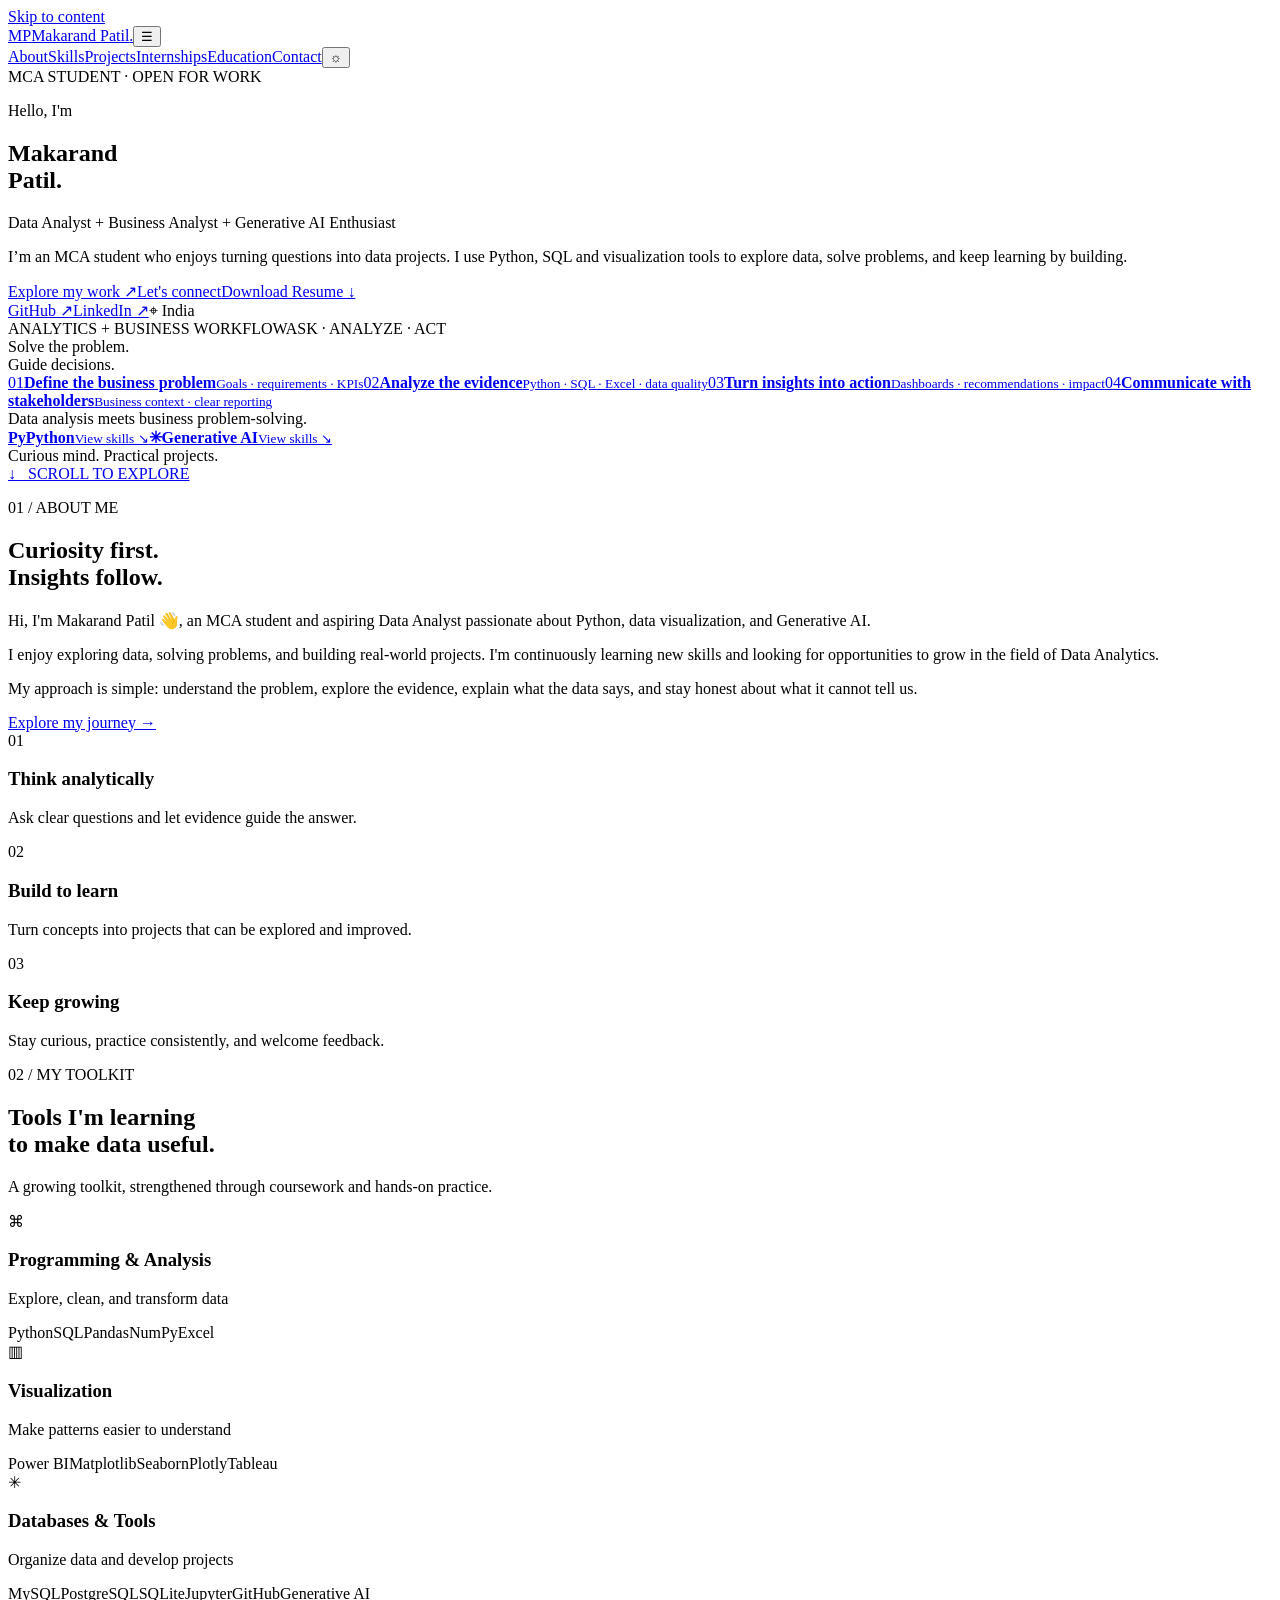
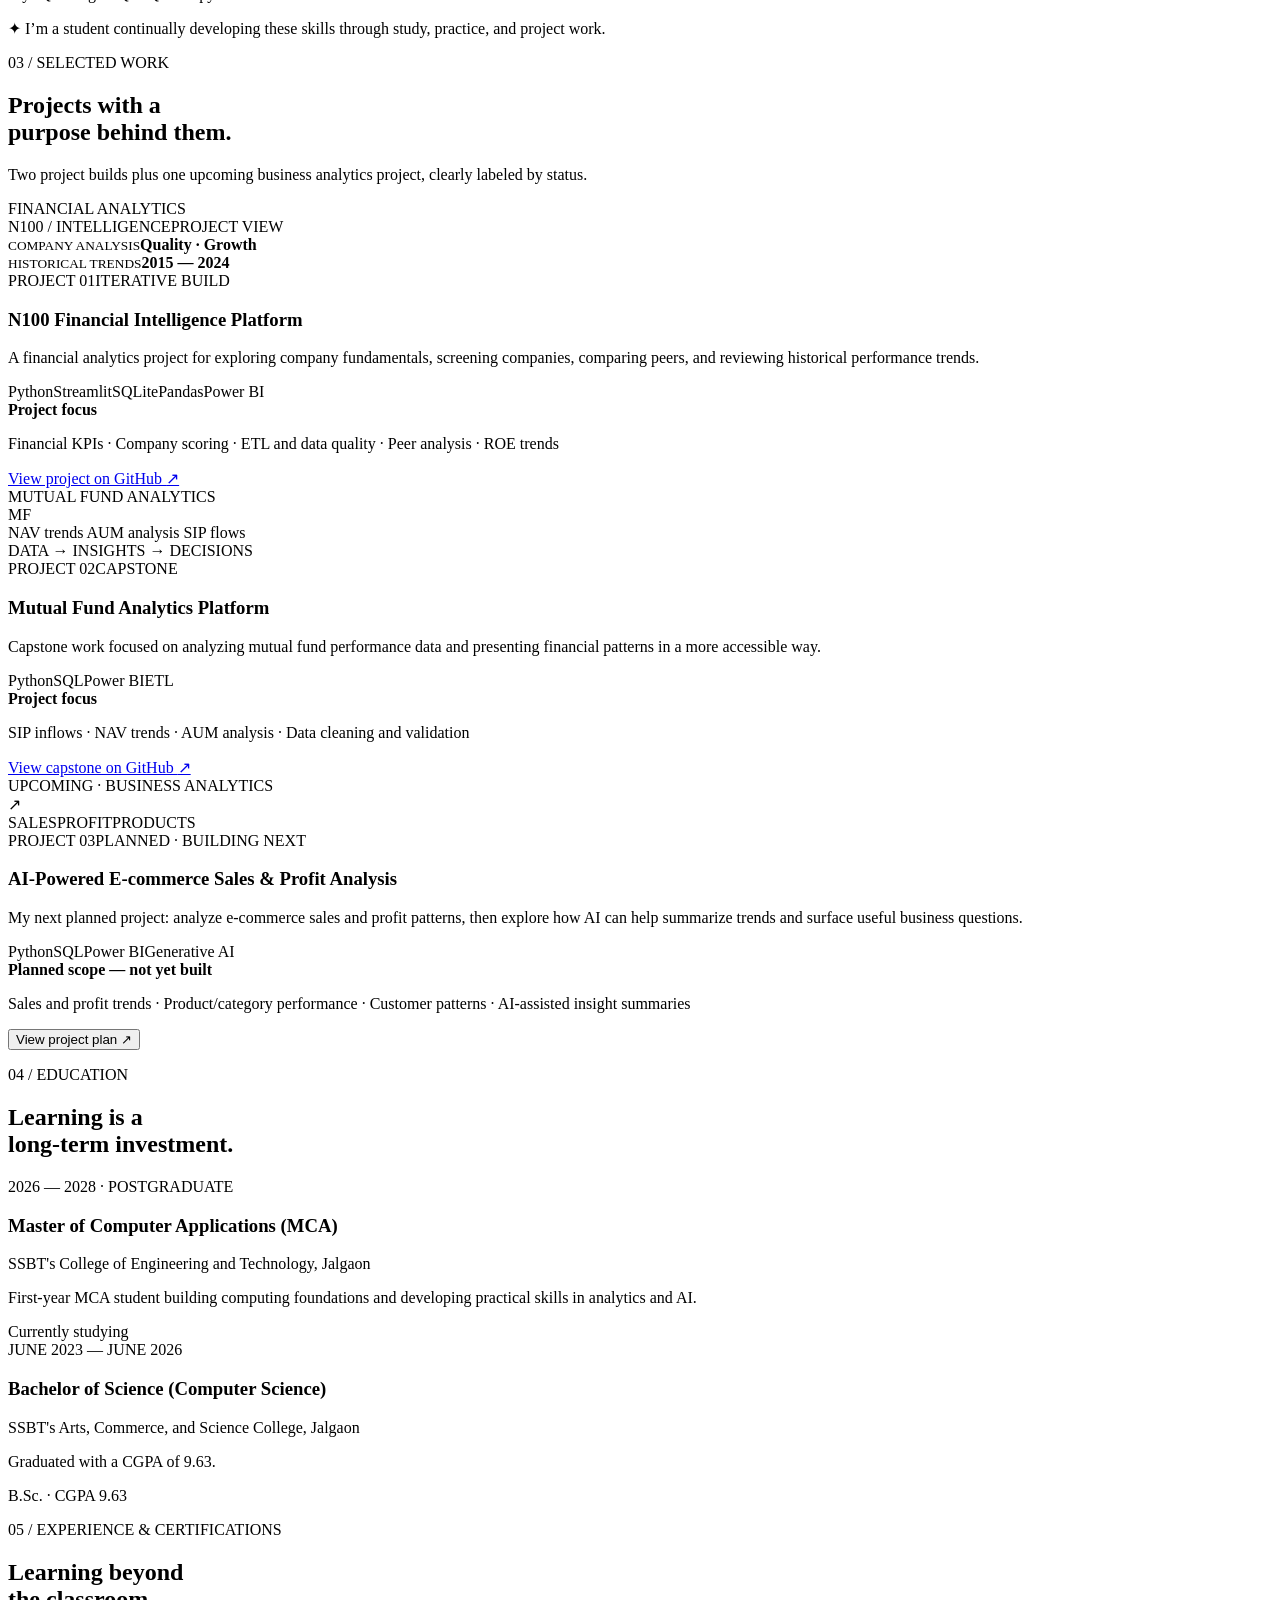
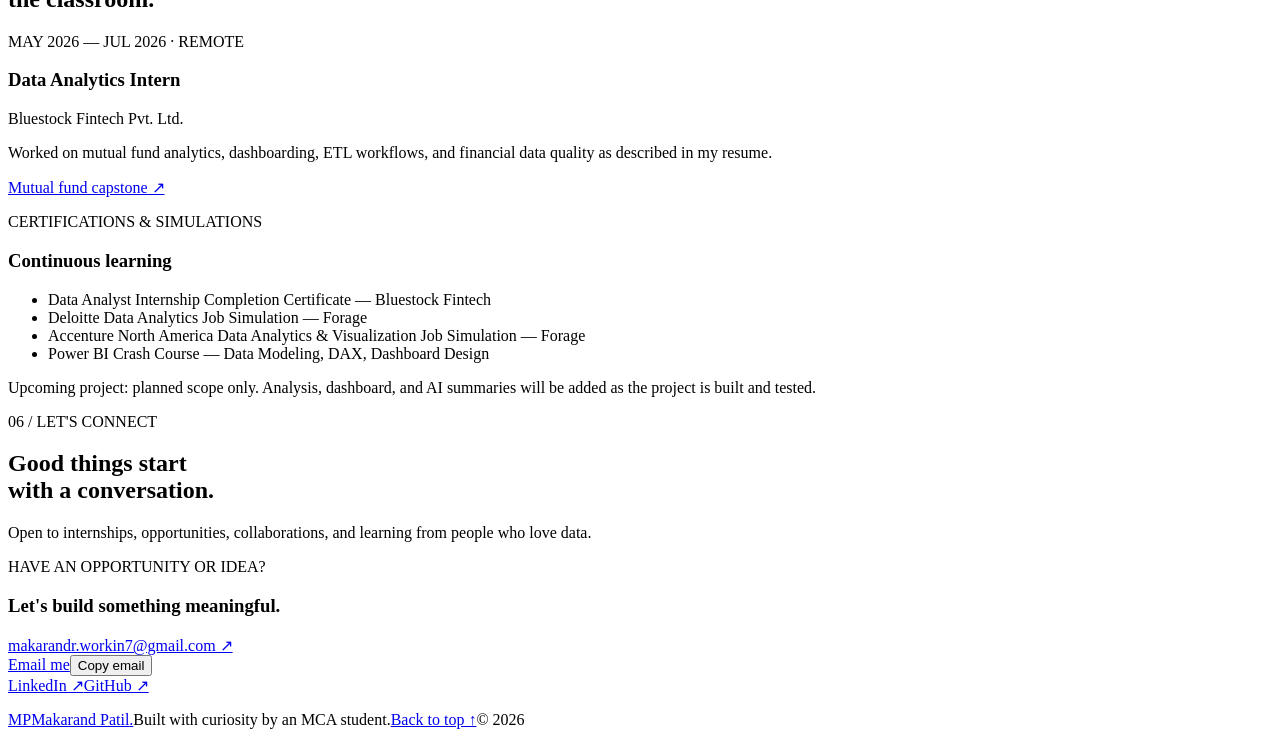
==== index.html @ 098940a3 "Add portfolio homepage" ====
<!doctype html>
<html lang="en"><head><meta charset="utf-8"><meta name="viewport" content="width=device-width,initial-scale=1"><meta name="description" content="Makarand Patil — MCA student, aspiring Data Analyst and Generative AI enthusiast."><title>Makarand Patil | Data Analytics Portfolio</title><link rel="stylesheet" href="/styles.css"></head>
<body><div class="cursor-follower" aria-hidden="true"></div><a class="skip-link" href="#main">Skip to content</a><header class="site-header"><a class="brand" href="#home"><span class="brand-mark">MP</span><span>Makarand Patil<span class="brand-dot">.</span></span></a><button class="mobile-menu" id="menuToggle" aria-label="Toggle navigation" aria-expanded="false">☰</button><nav class="nav-links" id="navLinks"><a href="#about">About</a><a href="#skills">Skills</a><a href="#projects">Projects</a><a href="#experience">Internships</a><a href="#education">Education</a><a href="#contact">Contact</a><button id="themeToggle" class="theme-toggle" aria-label="Switch color theme">☼</button></nav></header>
<main id="main"><section class="hero section-wrap" id="home"><div class="hero-copy reveal"><div class="eyebrow"><span class="status-dot"></span> MCA STUDENT · OPEN FOR WORK</div><p class="hero-intro">Hello, I'm</p><h1>Makarand<br><span class="gradient-text">Patil.</span></h1><div class="role-line">Data Analyst <span class="gradient-text">+</span> Business Analyst <span class="gradient-text">+</span> Generative AI Enthusiast</div><p class="hero-description">I’m an MCA student who enjoys turning questions into data projects. I use Python, SQL and visualization tools to explore data, solve problems, and keep learning by building.</p><div class="hero-actions"><a class="button button-primary" href="#projects">Explore my work ↗</a><a class="button button-secondary" href="#contact">Let's connect</a><a class="button button-secondary" href="#" id="resumeDownload" download="Makarand_Patil_Resume.html">Download Resume ↓</a></div><div class="social-row"><a href="https://github.com/Makarandp-ML" target="_blank" rel="noreferrer">GitHub ↗</a><a href="https://www.linkedin.com/in/makarandrpatil/" target="_blank" rel="noreferrer">LinkedIn ↗</a><span>⌖ India</span></div></div><div class="hero-art reveal"><div class="data-card interactive-card"><div class="card-topline"><span class="tiny-label">ANALYTICS + BUSINESS WORKFLOW</span><span class="live-pill">ASK · ANALYZE · ACT</span></div><div class="chart-title">Solve the problem.<br><span class="gradient-text">Guide decisions.</span></div><div class="workflow-list"><a href="#about"><span>01</span><b>Define the business problem</b><small>Goals · requirements · KPIs</small></a><a href="#skills"><span>02</span><b>Analyze the evidence</b><small>Python · SQL · Excel · data quality</small></a><a href="#projects"><span>03</span><b>Turn insights into action</b><small>Dashboards · recommendations · impact</small></a><a href="#experience"><span>04</span><b>Communicate with stakeholders</b><small>Business context · clear reporting</small></a></div><div class="workflow-footer"><span class="status-dot"></span> Data analysis meets business problem-solving.</div></div><a class="float-chip chip-python" href="#skills" aria-label="Explore Python and analysis skills"><b>Py</b><span><strong>Python</strong><small>View skills ↘</small></span></a><a class="float-chip chip-ai" href="#skills" aria-label="Explore Generative AI skills"><b>✳</b><span><strong>Generative AI</strong><small>View skills ↘</small></span></a><div class="hero-caption">Curious mind. Practical projects.</div></div><a class="scroll-cue" href="#about">↓ &nbsp; SCROLL TO EXPLORE</a></section>
<section class="section-wrap section-block" id="about"><div class="section-heading reveal"><p class="eyebrow">01 / ABOUT ME</p><h2>Curiosity first.<br><span class="muted-heading">Insights follow.</span></h2></div><div class="about-grid"><div class="about-copy reveal"><p class="lead-copy">Hi, I'm Makarand Patil 👋, an MCA student and aspiring Data Analyst passionate about Python, data visualization, and Generative AI.</p><p>I enjoy exploring data, solving problems, and building real-world projects. I'm continuously learning new skills and looking for opportunities to grow in the field of Data Analytics.</p><p>My approach is simple: understand the problem, explore the evidence, explain what the data says, and stay honest about what it cannot tell us.</p><a class="text-link" href="#education">Explore my journey →</a></div><div class="principles reveal"><article class="principle-card"><span>01</span><div><h3>Think analytically</h3><p>Ask clear questions and let evidence guide the answer.</p></div></article><article class="principle-card"><span>02</span><div><h3>Build to learn</h3><p>Turn concepts into projects that can be explored and improved.</p></div></article><article class="principle-card"><span>03</span><div><h3>Keep growing</h3><p>Stay curious, practice consistently, and welcome feedback.</p></div></article></div></div></section>
<section class="skills-section" id="skills"><div class="section-wrap section-block"><div class="section-heading reveal"><p class="eyebrow">02 / MY TOOLKIT</p><h2>Tools I'm learning<br><span class="muted-heading">to make data useful.</span></h2><p class="section-subtitle">A growing toolkit, strengthened through coursework and hands-on practice.</p></div><div class="skill-groups"><article class="skill-group reveal"><div class="skill-group-head"><span class="skill-icon">⌘</span><div><h3>Programming & Analysis</h3><p>Explore, clean, and transform data</p></div></div><div class="skill-tags"><span>Python</span><span>SQL</span><span>Pandas</span><span>NumPy</span><span>Excel</span></div></article><article class="skill-group reveal"><div class="skill-group-head"><span class="skill-icon violet-bg">▥</span><div><h3>Visualization</h3><p>Make patterns easier to understand</p></div></div><div class="skill-tags"><span>Power BI</span><span>Matplotlib</span><span>Seaborn</span><span>Plotly</span><span>Tableau</span></div></article><article class="skill-group reveal"><div class="skill-group-head"><span class="skill-icon mint-bg">✳</span><div><h3>Databases & Tools</h3><p>Organize data and develop projects</p></div></div><div class="skill-tags"><span>MySQL</span><span>PostgreSQL</span><span>SQLite</span><span>Jupyter</span><span>GitHub</span><span>Generative AI</span></div></article></div><p class="honesty-note">✦ I’m a student continually developing these skills through study, practice, and project work.</p></div></section>
<section class="section-wrap section-block" id="projects"><div class="section-heading reveal"><p class="eyebrow">03 / SELECTED WORK</p><h2>Projects with a<br><span class="muted-heading">purpose behind them.</span></h2><p class="section-subtitle">Two project builds plus one upcoming business analytics project, clearly labeled by status.</p></div><div class="project-grid">
<article class="project-card project-featured reveal"><div class="project-visual finance-visual"><div class="visual-label">FINANCIAL ANALYTICS</div><div class="finance-screen"><div class="screen-top"><span>N100 / INTELLIGENCE</span><span>PROJECT VIEW</span></div><div class="finance-metrics"><div><small>COMPANY ANALYSIS</small><strong>Quality · Growth</strong></div><div><small>HISTORICAL TRENDS</small><strong>2015 — 2024</strong></div></div><div class="finance-bars"><i style="height:24%"></i><i style="height:42%"></i><i style="height:35%"></i><i style="height:62%"></i><i style="height:52%"></i><i style="height:74%"></i><i style="height:61%"></i><i style="height:89%"></i><i style="height:72%"></i><i style="height:100%"></i></div></div></div><div class="project-content"><div class="project-meta"><span>PROJECT 01</span><span class="project-status">ITERATIVE BUILD</span></div><h3>N100 Financial Intelligence Platform</h3><p>A financial analytics project for exploring company fundamentals, screening companies, comparing peers, and reviewing historical performance trends.</p><div class="project-tags"><span>Python</span><span>Streamlit</span><span>SQLite</span><span>Pandas</span><span>Power BI</span></div><div class="project-learnings"><strong>Project focus</strong><p>Financial KPIs · Company scoring · ETL and data quality · Peer analysis · ROE trends</p></div><a class="project-detail-btn" href="https://github.com/Makarandp-ML/N100-Financial-Intelligence-Platform" target="_blank" rel="noreferrer">View project on GitHub <span>↗</span></a></div></article>
<article class="project-card reveal"><div class="project-visual mutual-visual"><div class="visual-label">MUTUAL FUND ANALYTICS</div><div class="mutual-chart"><div class="donut"><span>MF</span></div><div class="mutual-legend"><span><i></i> NAV trends</span><span><i></i> AUM analysis</span><span><i></i> SIP flows</span></div></div><div class="visual-footer">DATA → INSIGHTS → DECISIONS</div></div><div class="project-content"><div class="project-meta"><span>PROJECT 02</span><span class="project-status">CAPSTONE</span></div><h3>Mutual Fund Analytics Platform</h3><p>Capstone work focused on analyzing mutual fund performance data and presenting financial patterns in a more accessible way.</p><div class="project-tags"><span>Python</span><span>SQL</span><span>Power BI</span><span>ETL</span></div><div class="project-learnings"><strong>Project focus</strong><p>SIP inflows · NAV trends · AUM analysis · Data cleaning and validation</p></div><a class="project-detail-btn" href="https://github.com/Makarandp-ML/Bluestock_MF_Capstone" target="_blank" rel="noreferrer">View capstone on GitHub <span>↗</span></a></div></article><article class="project-card upcoming-card reveal" data-stage="planned"><div class="project-visual ecommerce-visual"><div class="visual-label">UPCOMING · BUSINESS ANALYTICS</div><div class="ecommerce-art"><span class="shop-icon">↗</span><div class="ecommerce-bars"><i></i><i></i><i></i><i></i><i></i><i></i><i></i></div><div class="ecommerce-tags"><span>SALES</span><span>PROFIT</span><span>PRODUCTS</span></div></div></div><div class="project-content"><div class="project-meta"><span>PROJECT 03</span><span class="project-status status-planned">PLANNED · BUILDING NEXT</span></div><h3>AI-Powered E-commerce Sales & Profit Analysis</h3><p>My next planned project: analyze e-commerce sales and profit patterns, then explore how AI can help summarize trends and surface useful business questions.</p><div class="project-tags"><span>Python</span><span>SQL</span><span>Power BI</span><span>Generative AI</span></div><div class="project-learnings"><strong>Planned scope — not yet built</strong><p>Sales and profit trends · Product/category performance · Customer patterns · AI-assisted insight summaries</p></div><button class="project-detail-btn" data-project="ecommerce">View project plan <span>↗</span></button></div></article></div></section>
<section class="education-section" id="education"><div class="section-wrap section-block"><div class="section-heading reveal"><p class="eyebrow">04 / EDUCATION</p><h2>Learning is a<br><span class="muted-heading">long-term investment.</span></h2></div><div class="education-timeline"><article class="education-item reveal"><span class="timeline-dot"></span><div class="education-date">2026 — 2028 · POSTGRADUATE</div><h3>Master of Computer Applications (MCA)</h3><p class="education-school">SSBT's College of Engineering and Technology, Jalgaon</p><p>First-year MCA student building computing foundations and developing practical skills in analytics and AI.</p><span class="education-chip">Currently studying</span></article><article class="education-item reveal"><span class="timeline-dot"></span><div class="education-date">JUNE 2023 — JUNE 2026</div><h3>Bachelor of Science (Computer Science)</h3><p class="education-school">SSBT's Arts, Commerce, and Science College, Jalgaon</p><p>Graduated with a CGPA of 9.63.</p><span class="education-chip">B.Sc. · CGPA 9.63</span></article></div></div></section>
<section class="section-wrap section-block" id="experience"><div class="section-heading reveal"><p class="eyebrow">05 / EXPERIENCE & CERTIFICATIONS</p><h2>Learning beyond<br><span class="muted-heading">the classroom.</span></h2></div><div class="experience-grid"><article class="experience-card reveal"><p class="eyebrow">MAY 2026 — JUL 2026 · REMOTE</p><h3>Data Analytics Intern</h3><p class="education-school">Bluestock Fintech Pvt. Ltd.</p><p>Worked on mutual fund analytics, dashboarding, ETL workflows, and financial data quality as described in my resume.</p><a class="text-link" href="https://github.com/Makarandp-ML/Bluestock_MF_Capstone" target="_blank" rel="noreferrer">Mutual fund capstone ↗</a></article><article class="experience-card reveal"><p class="eyebrow">CERTIFICATIONS & SIMULATIONS</p><h3>Continuous learning</h3><ul><li>Data Analyst Internship Completion Certificate — Bluestock Fintech</li><li>Deloitte Data Analytics Job Simulation — Forage</li><li>Accenture North America Data Analytics & Visualization Job Simulation — Forage</li><li>Power BI Crash Course — Data Modeling, DAX, Dashboard Design</li></ul></article></div><div class="third-project-note">Upcoming project: planned scope only. Analysis, dashboard, and AI summaries will be added as the project is built and tested.</div></section>
<section class="contact-section" id="contact"><div class="section-wrap contact-inner"><div class="section-heading reveal"><p class="eyebrow">06 / LET'S CONNECT</p><h2>Good things start<br><span class="muted-heading">with a conversation.</span></h2><p class="section-subtitle">Open to internships, opportunities, collaborations, and learning from people who love data.</p></div><div class="contact-card reveal"><span class="contact-kicker">HAVE AN OPPORTUNITY OR IDEA?</span><h3>Let's build something meaningful.</h3><a class="email-link" href="https://mail.google.com/mail/?view=cm&fs=1&to=makarandr.workin7%40gmail.com&su=Portfolio%20Inquiry%20-%20Makarand%20Patil&body=Hello%20Makarand%2C%0A%0AI%20visited%20your%20portfolio%20and%20would%20like%20to%20connect.%0A%0ARegards%2C%0A" target="_blank" rel="noopener noreferrer">makarandr.workin7@gmail.com ↗</a><div class="contact-actions"><a class="button button-primary" href="https://mail.google.com/mail/?view=cm&fs=1&to=makarandr.workin7%40gmail.com&su=Portfolio%20Inquiry%20-%20Makarand%20Patil&body=Hello%20Makarand%2C%0A%0AI%20would%20like%20to%20connect%20about%20an%20opportunity.%0A%0ARegards%2C%0A" target="_blank" rel="noopener noreferrer">Email me</a><button class="button button-secondary" id="copyEmail">Copy email</button></div><div class="contact-socials"><a href="https://www.linkedin.com/in/makarandrpatil/" target="_blank" rel="noreferrer">LinkedIn ↗</a><a href="https://github.com/Makarandp-ML" target="_blank" rel="noreferrer">GitHub ↗</a></div><p class="copy-feedback" id="copyFeedback" aria-live="polite"></p></div></div></section></main>
<footer class="site-footer"><a class="brand" href="#home"><span class="brand-mark">MP</span><span>Makarand Patil<span class="brand-dot">.</span></span></a><span>Built with curiosity by an MCA student.</span><a href="#home">Back to top ↑</a><span>© 2026</span></footer><script src="/app.js"></script></body></html>
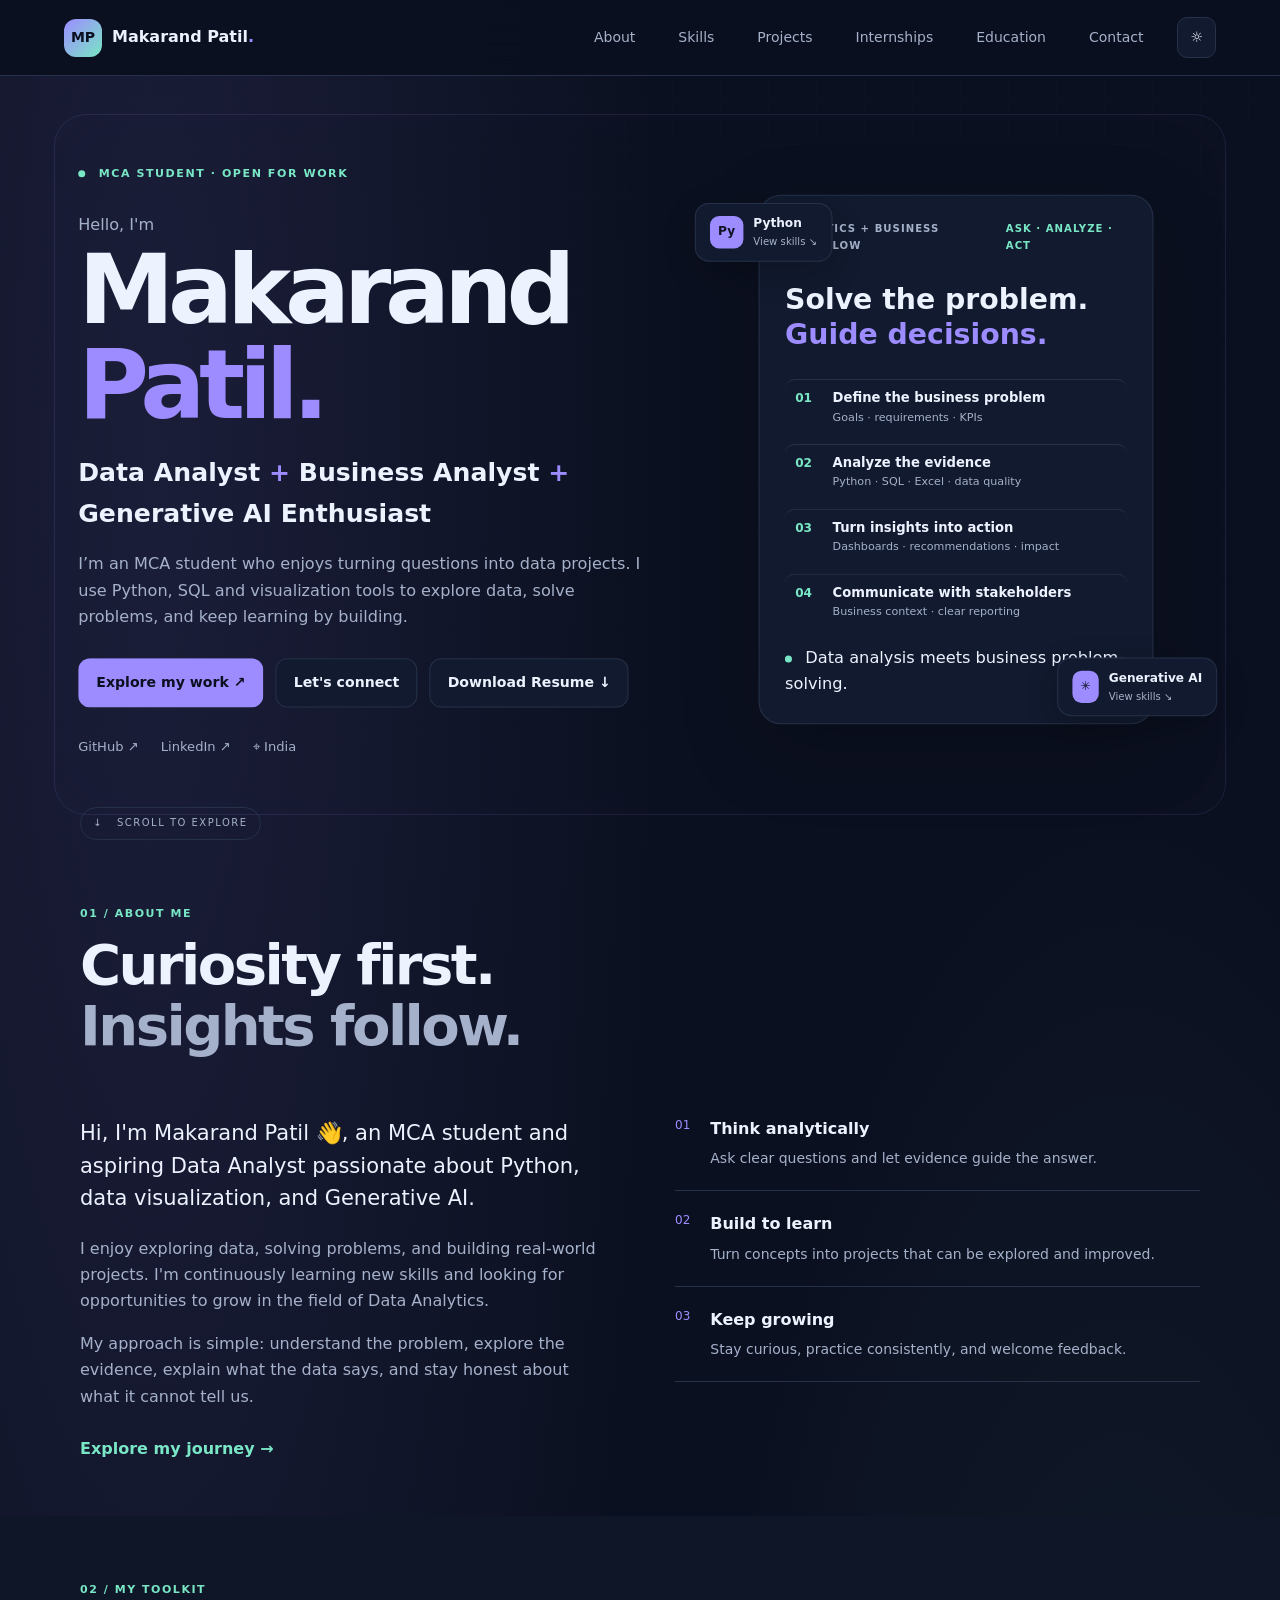
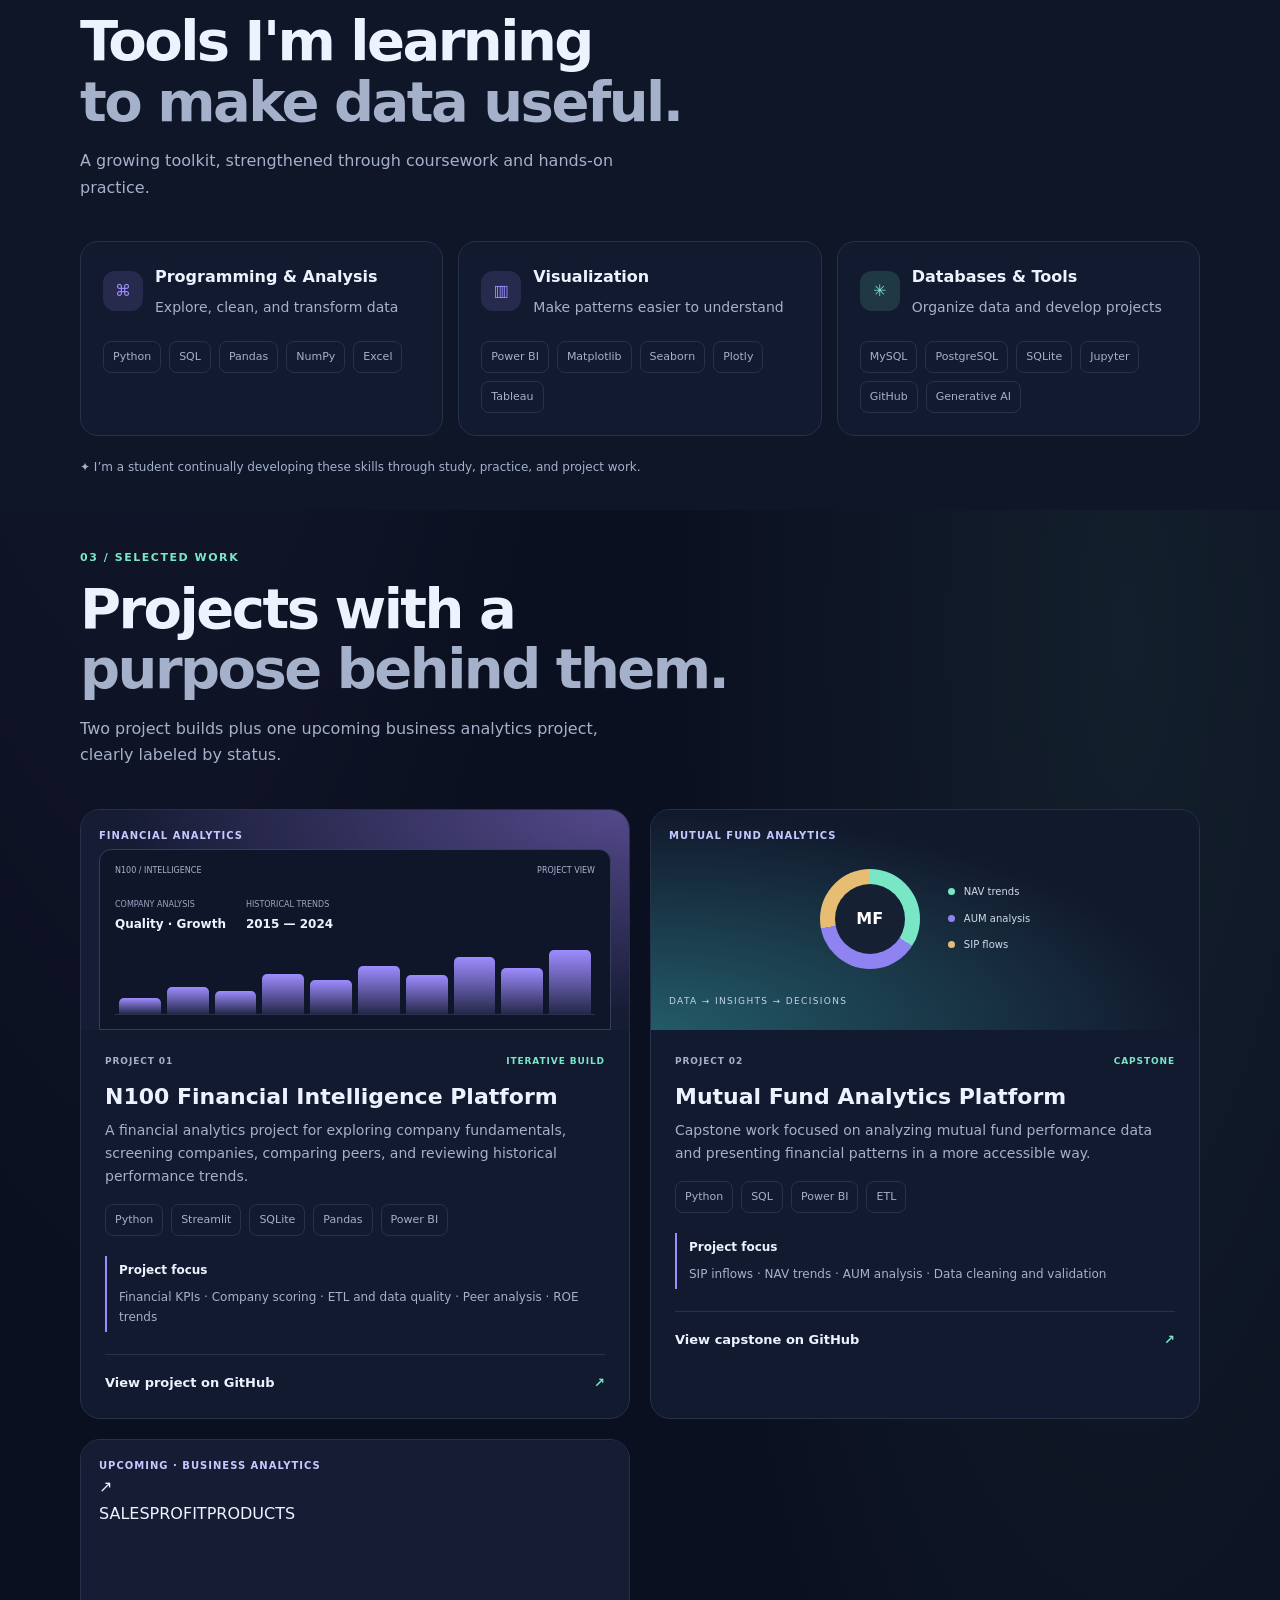
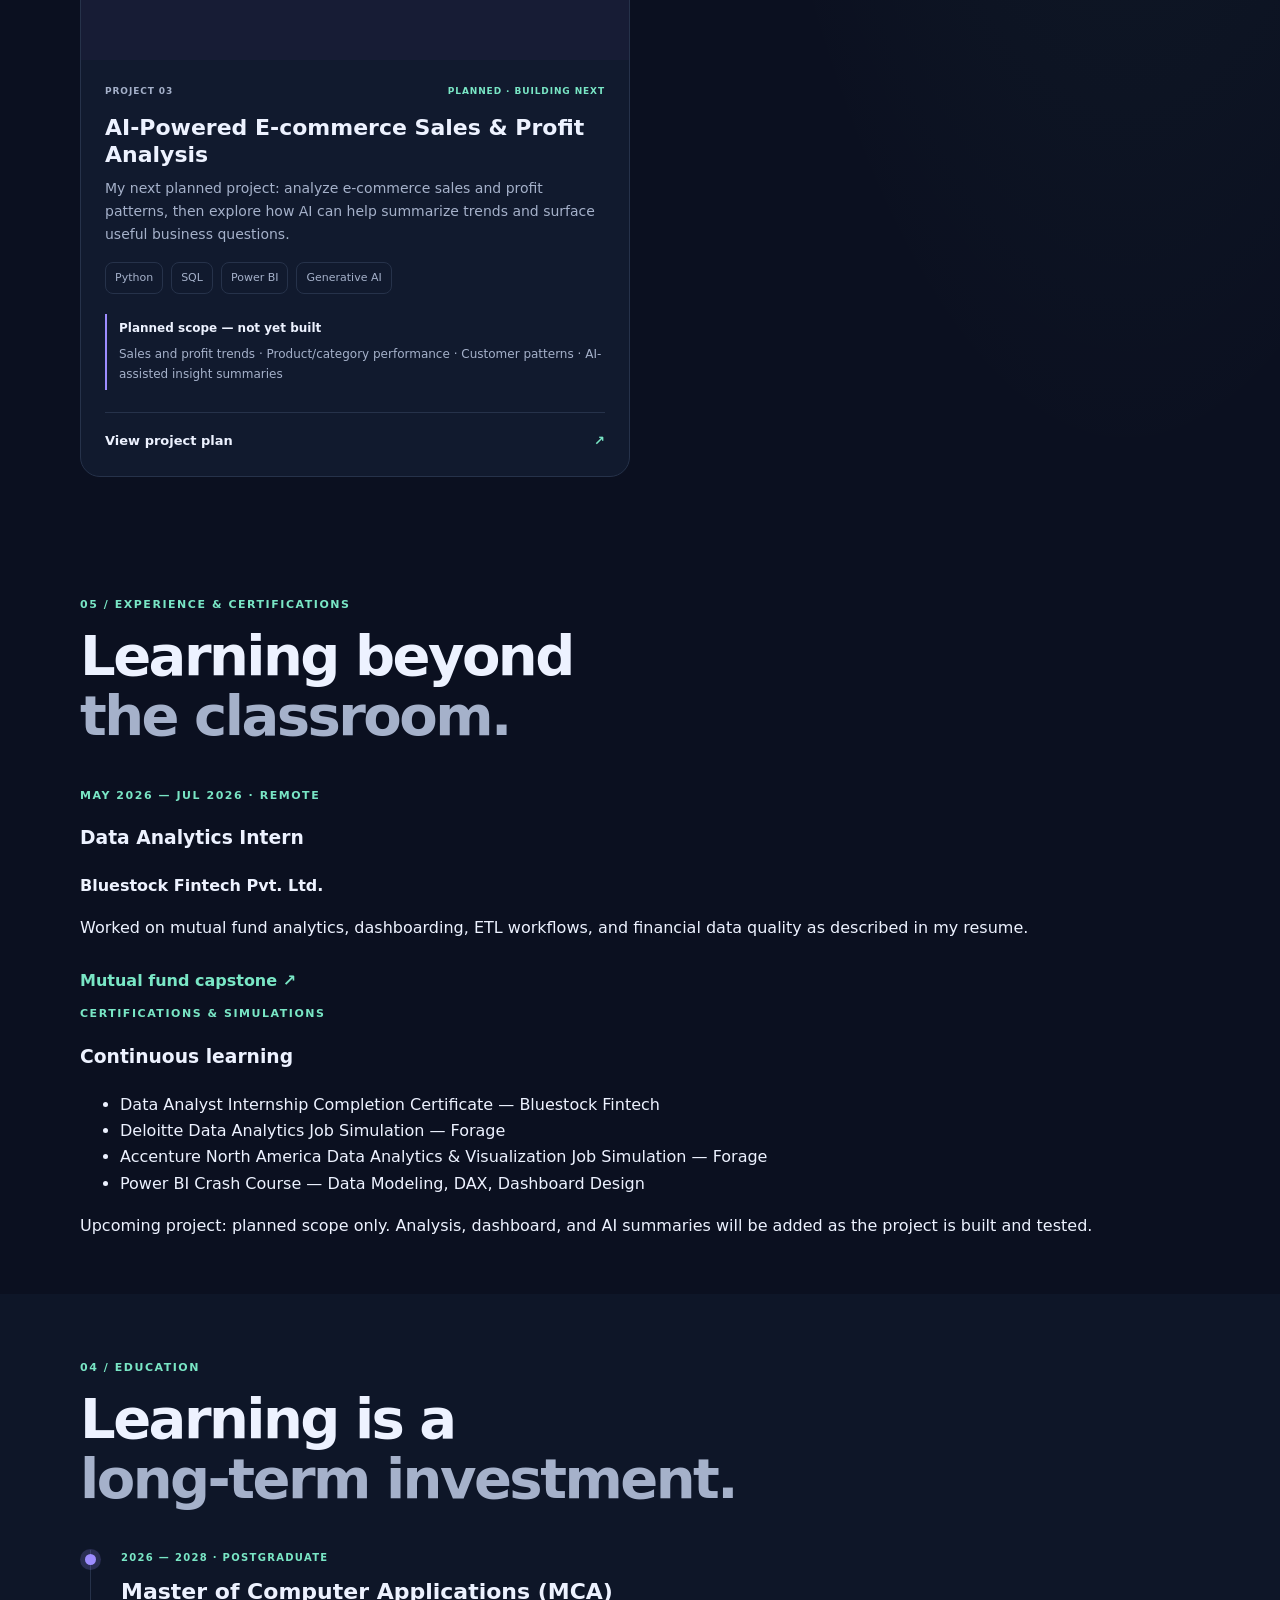
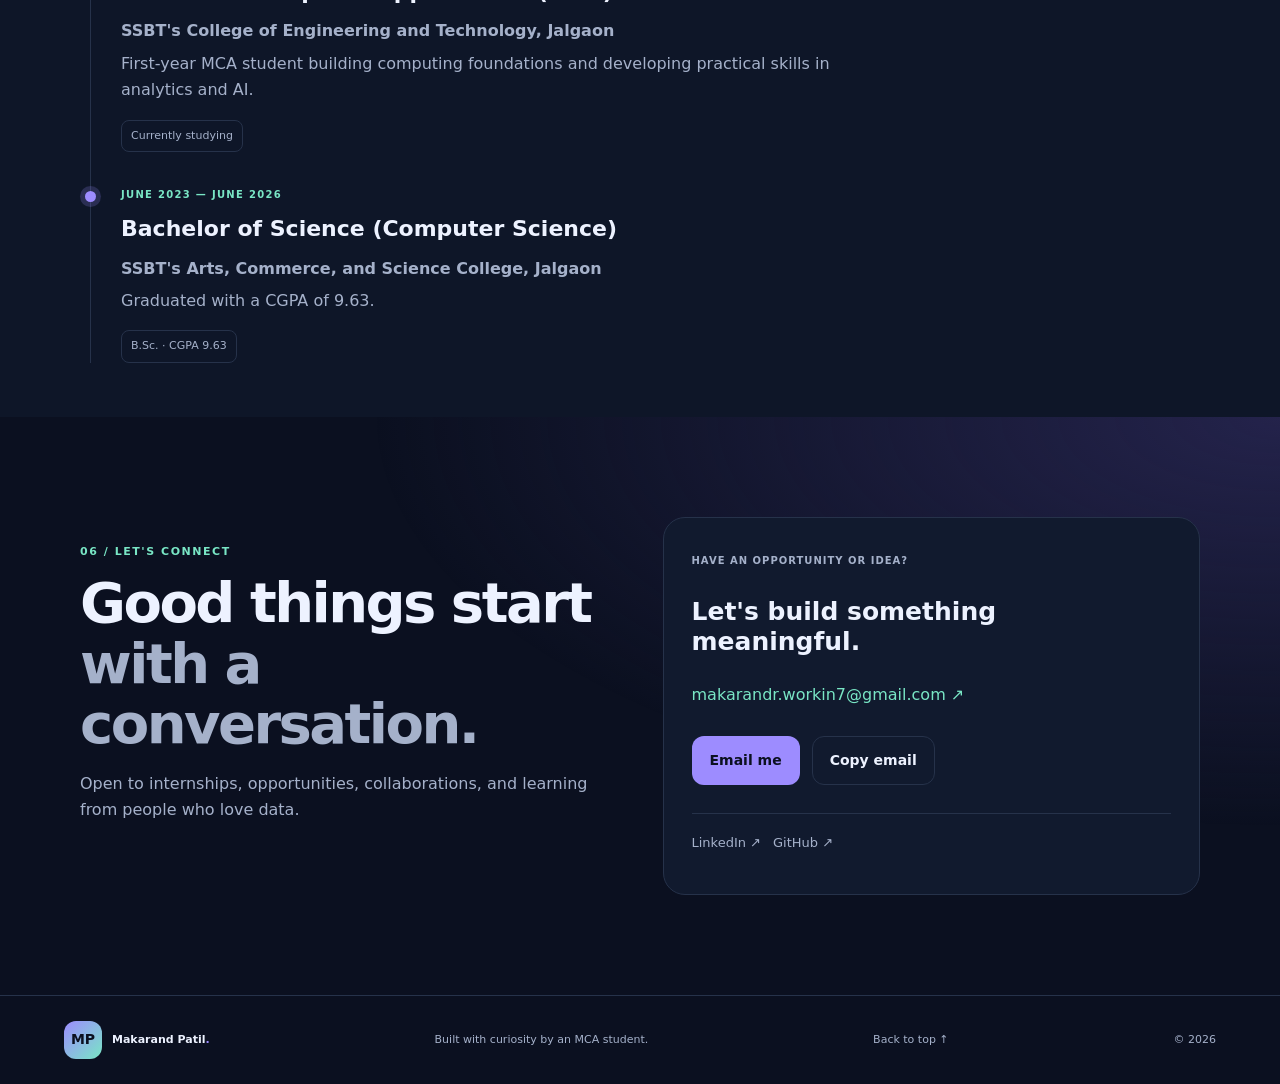
==== commit 1c060bf5: "Fix relative asset paths for GitHub Pages" ====
--- a/index.html
+++ b/index.html
@@ -1,5 +1,5 @@
 <!doctype html>
-<html lang="en"><head><meta charset="utf-8"><meta name="viewport" content="width=device-width,initial-scale=1"><meta name="description" content="Makarand Patil — MCA student, aspiring Data Analyst and Generative AI enthusiast."><title>Makarand Patil | Data Analytics Portfolio</title><link rel="stylesheet" href="/styles.css"></head>
+<html lang="en"><head><meta charset="utf-8"><meta name="viewport" content="width=device-width,initial-scale=1"><meta name="description" content="Makarand Patil — MCA student, aspiring Data Analyst and Generative AI enthusiast."><title>Makarand Patil | Data Analytics Portfolio</title><link rel="stylesheet" href="styles.css"></head>
 <body><div class="cursor-follower" aria-hidden="true"></div><a class="skip-link" href="#main">Skip to content</a><header class="site-header"><a class="brand" href="#home"><span class="brand-mark">MP</span><span>Makarand Patil<span class="brand-dot">.</span></span></a><button class="mobile-menu" id="menuToggle" aria-label="Toggle navigation" aria-expanded="false">☰</button><nav class="nav-links" id="navLinks"><a href="#about">About</a><a href="#skills">Skills</a><a href="#projects">Projects</a><a href="#experience">Internships</a><a href="#education">Education</a><a href="#contact">Contact</a><button id="themeToggle" class="theme-toggle" aria-label="Switch color theme">☼</button></nav></header>
 <main id="main"><section class="hero section-wrap" id="home"><div class="hero-copy reveal"><div class="eyebrow"><span class="status-dot"></span> MCA STUDENT · OPEN FOR WORK</div><p class="hero-intro">Hello, I'm</p><h1>Makarand<br><span class="gradient-text">Patil.</span></h1><div class="role-line">Data Analyst <span class="gradient-text">+</span> Business Analyst <span class="gradient-text">+</span> Generative AI Enthusiast</div><p class="hero-description">I’m an MCA student who enjoys turning questions into data projects. I use Python, SQL and visualization tools to explore data, solve problems, and keep learning by building.</p><div class="hero-actions"><a class="button button-primary" href="#projects">Explore my work ↗</a><a class="button button-secondary" href="#contact">Let's connect</a><a class="button button-secondary" href="#" id="resumeDownload" download="Makarand_Patil_Resume.html">Download Resume ↓</a></div><div class="social-row"><a href="https://github.com/Makarandp-ML" target="_blank" rel="noreferrer">GitHub ↗</a><a href="https://www.linkedin.com/in/makarandrpatil/" target="_blank" rel="noreferrer">LinkedIn ↗</a><span>⌖ India</span></div></div><div class="hero-art reveal"><div class="data-card interactive-card"><div class="card-topline"><span class="tiny-label">ANALYTICS + BUSINESS WORKFLOW</span><span class="live-pill">ASK · ANALYZE · ACT</span></div><div class="chart-title">Solve the problem.<br><span class="gradient-text">Guide decisions.</span></div><div class="workflow-list"><a href="#about"><span>01</span><b>Define the business problem</b><small>Goals · requirements · KPIs</small></a><a href="#skills"><span>02</span><b>Analyze the evidence</b><small>Python · SQL · Excel · data quality</small></a><a href="#projects"><span>03</span><b>Turn insights into action</b><small>Dashboards · recommendations · impact</small></a><a href="#experience"><span>04</span><b>Communicate with stakeholders</b><small>Business context · clear reporting</small></a></div><div class="workflow-footer"><span class="status-dot"></span> Data analysis meets business problem-solving.</div></div><a class="float-chip chip-python" href="#skills" aria-label="Explore Python and analysis skills"><b>Py</b><span><strong>Python</strong><small>View skills ↘</small></span></a><a class="float-chip chip-ai" href="#skills" aria-label="Explore Generative AI skills"><b>✳</b><span><strong>Generative AI</strong><small>View skills ↘</small></span></a><div class="hero-caption">Curious mind. Practical projects.</div></div><a class="scroll-cue" href="#about">↓ &nbsp; SCROLL TO EXPLORE</a></section>
 <section class="section-wrap section-block" id="about"><div class="section-heading reveal"><p class="eyebrow">01 / ABOUT ME</p><h2>Curiosity first.<br><span class="muted-heading">Insights follow.</span></h2></div><div class="about-grid"><div class="about-copy reveal"><p class="lead-copy">Hi, I'm Makarand Patil 👋, an MCA student and aspiring Data Analyst passionate about Python, data visualization, and Generative AI.</p><p>I enjoy exploring data, solving problems, and building real-world projects. I'm continuously learning new skills and looking for opportunities to grow in the field of Data Analytics.</p><p>My approach is simple: understand the problem, explore the evidence, explain what the data says, and stay honest about what it cannot tell us.</p><a class="text-link" href="#education">Explore my journey →</a></div><div class="principles reveal"><article class="principle-card"><span>01</span><div><h3>Think analytically</h3><p>Ask clear questions and let evidence guide the answer.</p></div></article><article class="principle-card"><span>02</span><div><h3>Build to learn</h3><p>Turn concepts into projects that can be explored and improved.</p></div></article><article class="principle-card"><span>03</span><div><h3>Keep growing</h3><p>Stay curious, practice consistently, and welcome feedback.</p></div></article></div></div></section>
@@ -10,4 +10,4 @@
 <section class="education-section" id="education"><div class="section-wrap section-block"><div class="section-heading reveal"><p class="eyebrow">04 / EDUCATION</p><h2>Learning is a<br><span class="muted-heading">long-term investment.</span></h2></div><div class="education-timeline"><article class="education-item reveal"><span class="timeline-dot"></span><div class="education-date">2026 — 2028 · POSTGRADUATE</div><h3>Master of Computer Applications (MCA)</h3><p class="education-school">SSBT's College of Engineering and Technology, Jalgaon</p><p>First-year MCA student building computing foundations and developing practical skills in analytics and AI.</p><span class="education-chip">Currently studying</span></article><article class="education-item reveal"><span class="timeline-dot"></span><div class="education-date">JUNE 2023 — JUNE 2026</div><h3>Bachelor of Science (Computer Science)</h3><p class="education-school">SSBT's Arts, Commerce, and Science College, Jalgaon</p><p>Graduated with a CGPA of 9.63.</p><span class="education-chip">B.Sc. · CGPA 9.63</span></article></div></div></section>
 <section class="section-wrap section-block" id="experience"><div class="section-heading reveal"><p class="eyebrow">05 / EXPERIENCE & CERTIFICATIONS</p><h2>Learning beyond<br><span class="muted-heading">the classroom.</span></h2></div><div class="experience-grid"><article class="experience-card reveal"><p class="eyebrow">MAY 2026 — JUL 2026 · REMOTE</p><h3>Data Analytics Intern</h3><p class="education-school">Bluestock Fintech Pvt. Ltd.</p><p>Worked on mutual fund analytics, dashboarding, ETL workflows, and financial data quality as described in my resume.</p><a class="text-link" href="https://github.com/Makarandp-ML/Bluestock_MF_Capstone" target="_blank" rel="noreferrer">Mutual fund capstone ↗</a></article><article class="experience-card reveal"><p class="eyebrow">CERTIFICATIONS & SIMULATIONS</p><h3>Continuous learning</h3><ul><li>Data Analyst Internship Completion Certificate — Bluestock Fintech</li><li>Deloitte Data Analytics Job Simulation — Forage</li><li>Accenture North America Data Analytics & Visualization Job Simulation — Forage</li><li>Power BI Crash Course — Data Modeling, DAX, Dashboard Design</li></ul></article></div><div class="third-project-note">Upcoming project: planned scope only. Analysis, dashboard, and AI summaries will be added as the project is built and tested.</div></section>
 <section class="contact-section" id="contact"><div class="section-wrap contact-inner"><div class="section-heading reveal"><p class="eyebrow">06 / LET'S CONNECT</p><h2>Good things start<br><span class="muted-heading">with a conversation.</span></h2><p class="section-subtitle">Open to internships, opportunities, collaborations, and learning from people who love data.</p></div><div class="contact-card reveal"><span class="contact-kicker">HAVE AN OPPORTUNITY OR IDEA?</span><h3>Let's build something meaningful.</h3><a class="email-link" href="https://mail.google.com/mail/?view=cm&fs=1&to=makarandr.workin7%40gmail.com&su=Portfolio%20Inquiry%20-%20Makarand%20Patil&body=Hello%20Makarand%2C%0A%0AI%20visited%20your%20portfolio%20and%20would%20like%20to%20connect.%0A%0ARegards%2C%0A" target="_blank" rel="noopener noreferrer">makarandr.workin7@gmail.com ↗</a><div class="contact-actions"><a class="button button-primary" href="https://mail.google.com/mail/?view=cm&fs=1&to=makarandr.workin7%40gmail.com&su=Portfolio%20Inquiry%20-%20Makarand%20Patil&body=Hello%20Makarand%2C%0A%0AI%20would%20like%20to%20connect%20about%20an%20opportunity.%0A%0ARegards%2C%0A" target="_blank" rel="noopener noreferrer">Email me</a><button class="button button-secondary" id="copyEmail">Copy email</button></div><div class="contact-socials"><a href="https://www.linkedin.com/in/makarandrpatil/" target="_blank" rel="noreferrer">LinkedIn ↗</a><a href="https://github.com/Makarandp-ML" target="_blank" rel="noreferrer">GitHub ↗</a></div><p class="copy-feedback" id="copyFeedback" aria-live="polite"></p></div></div></section></main>
-<footer class="site-footer"><a class="brand" href="#home"><span class="brand-mark">MP</span><span>Makarand Patil<span class="brand-dot">.</span></span></a><span>Built with curiosity by an MCA student.</span><a href="#home">Back to top ↑</a><span>© 2026</span></footer><script src="/app.js"></script></body></html>+<footer class="site-footer"><a class="brand" href="#home"><span class="brand-mark">MP</span><span>Makarand Patil<span class="brand-dot">.</span></span></a><span>Built with curiosity by an MCA student.</span><a href="#home">Back to top ↑</a><span>© 2026</span></footer><script src="app.js"></script></body></html>
--- a/styles.css
+++ b/styles.css
@@ -0,0 +1 @@
+:root{--bg:#0b1020;--panel:#111a2e;--text:#edf2ff;--muted:#a5b1ca;--line:#26324a;--accent:#9d8cff;--mint:#79e6c5}*{box-sizing:border-box}html{scroll-behavior:smooth;scroll-padding-top:90px}body{margin:0;background:radial-gradient(ellipse at 12% 8%,color-mix(in srgb,var(--accent) 11%,transparent),transparent 32%),radial-gradient(ellipse at 88% 38%,color-mix(in srgb,var(--mint) 7%,transparent),transparent 28%),var(--bg);color:var(--text);font:16px/1.65 Inter,ui-sans-serif,system-ui,-apple-system,sans-serif}body:after{content:"";position:fixed;inset:0;pointer-events:none;z-index:-1;opacity:.16;background-image:linear-gradient(color-mix(in srgb,var(--line) 45%,transparent) 1px,transparent 1px),linear-gradient(90deg,color-mix(in srgb,var(--line) 45%,transparent) 1px,transparent 1px);background-size:48px 48px;mask-image:linear-gradient(to bottom,black,transparent 85%)}body.light{--bg:#f5f7fc;--panel:#fff;--text:#172039;--muted:#5c6680;--line:#dce2ef;--accent:#6650ce;--mint:#16866b}body{position:relative}body:before{content:"";position:fixed;inset:0;pointer-events:none;z-index:20;background:radial-gradient(95px circle at var(--cursor-x,-1000px) var(--cursor-y,-1000px),rgba(255,190,75,.24) 0%,rgba(255,190,75,.12) 28%,transparent 74%);mix-blend-mode:screen;transition:background .025s linear}body.light:before{background:radial-gradient(52px circle at var(--cursor-x,-1000px) var(--cursor-y,-1000px),rgba(14,20,35,.22) 0%,rgba(14,20,35,.10) 30%,transparent 74%);mix-blend-mode:multiply;transition:background .025s linear}.cursor-follower{position:fixed;left:0;top:0;width:18px;height:18px;border:1px solid rgba(255,196,90,.75);border-radius:50%;pointer-events:none;z-index:101;opacity:0;transform:translate(-50%,-50%);box-shadow:0 0 12px rgba(255,190,75,.2),inset 0 0 6px rgba(255,190,75,.12);transition:opacity .18s ease,width .18s ease,height .18s ease,border-color .18s ease;will-change:left,top}.cursor-follower.is-active{opacity:1}.cursor-follower.is-hovering{width:27px;height:27px;border-color:rgba(255,210,125,.95);box-shadow:0 0 16px rgba(255,190,75,.3)}body.light .cursor-follower{border-color:rgba(14,20,35,.72);box-shadow:0 0 8px rgba(14,20,35,.12)}body.light .cursor-follower.is-hovering{border-color:#101827;box-shadow:0 0 12px rgba(14,20,35,.2)}@media(hover:none),(prefers-reduced-motion:reduce){.cursor-follower{display:none}}a{color:inherit;text-decoration:none}button{font:inherit;cursor:pointer}.site-header{height:76px;position:sticky;top:0;z-index:10;background:color-mix(in srgb,var(--bg) 90%,transparent);backdrop-filter:blur(18px);border-bottom:1px solid var(--line);display:flex;align-items:center;justify-content:space-between;padding:0 max(5vw,20px)}.brand{display:flex;align-items:center;gap:10px;font-weight:750}.brand-mark{display:grid;place-items:center;width:38px;height:38px;border-radius:12px;background:linear-gradient(135deg,var(--accent),var(--mint));color:#0b1020;font-size:14px}.brand-dot,.gradient-text{color:var(--accent)}.nav-links{display:flex;align-items:center;gap:25px;color:var(--muted);font-size:14px}.nav-links a{position:relative;transform-origin:center bottom;transition:transform .22s cubic-bezier(.2,.8,.2,1),color .22s ease,background .22s ease,box-shadow .22s ease;padding:7px 9px;border-radius:10px}.nav-links a:hover,.nav-links a:focus-visible{color:var(--text);transform:translateY(-5px) scale(1.12);background:color-mix(in srgb,var(--accent) 14%,var(--panel));box-shadow:0 8px 20px #0002}.nav-links a:hover+a{transform:translateY(-2px) scale(1.04)}.nav-links a:has(+a:hover){transform:translateY(-2px) scale(1.04)}.nav-links .theme-toggle{transition:transform .22s ease,box-shadow .22s ease}.nav-links .theme-toggle:hover{transform:translateY(-4px) scale(1.08);box-shadow:0 8px 24px #0002}.social-row a:hover,.contact-socials a:hover{color:var(--text)}.theme-toggle,.mobile-menu{border:1px solid var(--line);background:var(--panel);color:var(--text);border-radius:10px;padding:8px 12px}.mobile-menu{display:none}.section-wrap{width:min(1120px,90%);margin:auto}.hero{min-height:660px;padding:95px 0 80px;display:grid;grid-template-columns:1.1fr .9fr;gap:35px;align-items:center;position:relative}.eyebrow{letter-spacing:.14em;font-size:11px;font-weight:750;color:var(--mint)}.status-dot{display:inline-block;width:7px;height:7px;border-radius:50%;background:var(--mint);margin-right:8px}.hero-intro{color:var(--muted);margin:28px 0 0}.hero h1{font-size:clamp(58px,8vw,96px);line-height:.98;letter-spacing:-.065em;margin:4px 0 20px}.role-line{font-size:clamp(18px,2vw,25px);font-weight:650}.hero-description,.section-subtitle{color:var(--muted);max-width:570px}.hero-actions,.social-row,.contact-actions,.contact-socials{display:flex;gap:12px;align-items:center;flex-wrap:wrap;margin-top:28px}.button{border-radius:12px;padding:12px 17px;font-size:14px;font-weight:700;border:1px solid var(--line);display:inline-flex;align-items:center;justify-content:center}.button-primary{background:var(--accent);color:#0b1020;border-color:transparent}.button-secondary{background:var(--panel);color:var(--text)}.social-row{gap:22px;color:var(--muted);font-size:13px}.hero-art{position:relative;min-height:390px;display:grid;place-items:center}.data-card{z-index:1;width:min(390px,90%);background:var(--panel);border:1px solid var(--line);padding:25px;border-radius:22px;box-shadow:0 25px 80px #0003}.card-topline,.chart-legend,.screen-top,.project-meta{display:flex;justify-content:space-between;gap:12px;align-items:center}.tiny-label,.live-pill,.visual-label,.project-meta,.contact-kicker{font-size:10px;letter-spacing:.1em;color:var(--muted);font-weight:750}.live-pill{color:var(--mint)}.chart-title{font-size:28px;font-weight:750;line-height:1.2;margin:28px 0}.mini-chart,.finance-bars{height:120px;display:flex;align-items:end;gap:8px;border-bottom:1px solid var(--line);padding:0 4px}.mini-chart span,.finance-bars i{flex:1;background:linear-gradient(180deg,var(--accent),color-mix(in srgb,var(--accent) 15%,transparent));border-radius:5px 5px 0 0}.chart-legend{font-size:10px;color:var(--muted);margin-top:12px}.orbit{position:absolute;border:1px solid var(--line);border-radius:50%;width:370px;height:370px}.orbit-two{width:300px;height:300px;border-style:dashed}.float-chip{position:absolute;z-index:2;background:var(--panel);border:1px solid var(--line);border-radius:14px;padding:12px 14px;display:flex;gap:10px;align-items:center;box-shadow:0 10px 35px #0002;font-size:12px;max-width:190px;white-space:normal;line-height:1.3}.float-chip span{min-width:0}.float-chip strong{display:block;white-space:nowrap}.float-chip small{display:block;margin-top:3px}.float-chip b{background:var(--accent);color:#101425;padding:8px;border-radius:9px}.float-chip span{display:grid}.float-chip small{color:var(--muted)}.chip-python{left:-5px;top:70px}.chip-ai{right:-4px;bottom:70px}.hero-caption{position:absolute;bottom:20px;color:var(--muted);font-size:11px}.scroll-cue{position:absolute;bottom:0;left:0;font-size:10px;letter-spacing:.15em;color:var(--muted);display:inline-flex;align-items:center;gap:8px;padding:7px 12px;border:1px solid var(--line);border-radius:999px;transition:padding .25s ease,background .25s ease,color .25s ease,transform .25s ease}.scroll-cue:hover{padding:9px 18px;background:color-mix(in srgb,var(--accent) 12%,var(--panel));color:var(--text);transform:translateY(-3px)}.hero{--hero-scroll-progress:0;transition:background-size .1s linear}.hero .hero-copy,.hero .hero-art{transition:transform .12s linear;will-change:transform}.hero.is-scroll-expanding .hero-copy{transform:translateY(calc(var(--hero-scroll-progress)*-8px)) scale(calc(1 + var(--hero-scroll-progress)*.012))}.hero.is-scroll-expanding .hero-art{transform:translateY(calc(var(--hero-scroll-progress)*-12px)) scale(calc(1 + var(--hero-scroll-progress)*.025))}.hero:after{content:"";position:absolute;inset:38px -2vw 25px;border-radius:32px;pointer-events:none;opacity:calc(var(--hero-scroll-progress)*.45);border:1px solid color-mix(in srgb,var(--accent) 55%,transparent);box-shadow:inset 0 0 70px color-mix(in srgb,var(--accent) 7%,transparent);transition:opacity .12s linear;z-index:-1}.section-block{padding:54px 0}#skills .section-block{padding-bottom:20px}#projects.section-block{padding-top:28px}.section-heading{max-width:680px;margin-bottom:40px}.section-heading h2{font-size:clamp(36px,5vw,56px);line-height:1.08;letter-spacing:-.045em;margin:12px 0}.muted-heading{color:var(--muted)}.about-grid{display:grid;grid-template-columns:1fr 1fr;gap:70px}.about-copy p{color:var(--muted)}.about-copy .lead-copy{font-size:21px;line-height:1.55;color:var(--text)}.text-link{display:inline-block;color:var(--mint);font-weight:700;margin-top:10px}.principle-card{display:flex;gap:20px;padding:20px 0;border-bottom:1px solid var(--line)}.principle-card>span{color:var(--accent);font-size:12px}.principle-card h3,.skill-group h3{margin:0;font-size:16px}.principle-card p,.skill-group p{margin:5px 0 0;color:var(--muted);font-size:14px}.skills-section,.education-section{background:color-mix(in srgb,var(--panel) 55%,var(--bg))}.skill-groups{display:grid;grid-template-columns:repeat(3,1fr);gap:15px}.skill-group{background:var(--panel);border:1px solid var(--line);border-radius:18px;padding:22px}.skill-group-head{display:flex;gap:12px;align-items:center}.skill-icon{display:grid;place-items:center;width:40px;height:40px;border-radius:12px;background:#9d8cff25;color:var(--accent)}.violet-bg{background:#9d8cff25}.mint-bg{background:#79e6c525;color:var(--mint)}.skill-tags,.project-tags{display:flex;flex-wrap:wrap;gap:8px;margin-top:22px}.skill-tags span,.project-tags span,.education-chip,.project-placeholder{border:1px solid var(--line);border-radius:8px;padding:6px 9px;font-size:11px;color:var(--muted)}.honesty-note{font-size:12px;color:var(--muted);margin-top:22px}.project-grid{display:grid;grid-template-columns:1fr 1fr;gap:20px}.project-card{background:var(--panel);border:1px solid var(--line);border-radius:20px;overflow:hidden;display:flex;flex-direction:column}.project-featured{grid-column:span 1}.project-visual{height:220px;padding:18px;position:relative;overflow:hidden;background:#171c35}.finance-visual{background:radial-gradient(ellipse at top right,#54498b,#171c35 65%)}.visual-label{color:#c6c9ff}.finance-screen{position:absolute;left:18px;right:18px;bottom:0;background:#101629;border:1px solid #353d59;border-radius:12px 12px 0 0;padding:14px 15px}.screen-top{font-size:8px;color:#a9b2d0}.finance-metrics{display:flex;gap:20px;margin-top:20px}.finance-metrics div{display:grid;gap:4px}.finance-metrics small{font-size:8px;color:#9ba5c1}.finance-metrics strong{font-size:12px}.finance-bars{height:65px;margin-top:15px;gap:6px}.mutual-visual{background:radial-gradient(ellipse at bottom left,#235b68,#11192c 70%)}.mutual-chart{display:flex;align-items:center;justify-content:center;gap:28px;height:150px}.donut{width:100px;height:100px;border-radius:50%;display:grid;place-items:center;background:conic-gradient(var(--mint) 0 34%,#8f83f2 34% 72%,#e6bd73 72% 100%);position:relative;color:#fff;font-weight:800}.donut:before{content:"";position:absolute;inset:15px;border-radius:50%;background:#152033}.donut span{z-index:1}.mutual-legend{display:grid;gap:10px;font-size:10px;color:#d2d9e9}.mutual-legend i{display:inline-block;width:7px;height:7px;border-radius:50%;background:var(--mint);margin-right:6px}.mutual-legend span:nth-child(2) i{background:#8f83f2}.mutual-legend span:nth-child(3) i{background:#e6bd73}.visual-footer{font-size:9px;letter-spacing:.15em;color:#c4d2e7}.project-content{padding:24px;display:flex;flex-direction:column;flex:1}.project-meta{font-size:9px}.project-status{color:var(--mint)}.status-muted{color:var(--muted)}.project-content h3{font-size:22px;line-height:1.25;margin:15px 0 8px}.project-content>p{font-size:14px;color:var(--muted);margin:0}.project-tags{margin-top:16px}.project-learnings{margin-top:20px;border-left:2px solid var(--accent);padding-left:12px}.project-learnings strong{font-size:12px}.project-learnings p{font-size:12px;color:var(--muted);margin:5px 0}.project-detail-btn{display:flex;justify-content:space-between;align-items:center;border:0;border-top:1px solid var(--line);padding:17px 0 0;margin-top:22px;background:transparent;color:var(--text);font-weight:750;font-size:13px;text-align:left}.project-detail-btn span{color:var(--mint)}.coming-art{height:220px;display:grid;place-items:center;position:relative;background:linear-gradient(145deg,#151d32,#0c1220);color:var(--muted);font-size:10px;letter-spacing:.12em;overflow:hidden}.plus-sign{font-size:40px;color:var(--accent);z-index:1}.coming-art>span:last-of-type{position:absolute;bottom:28px}.coming-orbit{position:absolute;width:180px;height:180px;border:1px dashed #5a6080;border-radius:50%}.coming-card{border-style:dashed}.project-placeholder{display:inline-block;align-self:flex-start;margin-top:20px}.education-timeline{margin-left:10px;border-left:1px solid var(--line);padding-left:30px;display:grid;gap:35px}.education-item{position:relative;max-width:760px}.timeline-dot{position:absolute;left:-36px;top:4px;width:11px;height:11px;background:var(--accent);border-radius:50%;box-shadow:0 0 0 5px color-mix(in srgb,var(--accent) 20%,transparent)}.education-date{font-size:10px;letter-spacing:.13em;color:var(--mint);font-weight:750}.education-item h3{font-size:22px;margin:8px 0}.education-school{font-weight:650}.education-item p{color:var(--muted);margin:6px 0}.education-chip{display:inline-block;margin-top:10px}.contact-section{background:radial-gradient(ellipse at top right,#24234b 0,transparent 50%)}.contact-inner{display:grid;grid-template-columns:1fr 1fr;gap:45px;align-items:center;padding:100px 0}.contact-card{border:1px solid var(--line);background:var(--panel);border-radius:22px;padding:28px}.contact-card h3{font-size:25px;line-height:1.2}.email-link{color:var(--mint);overflow-wrap:anywhere}.contact-socials{border-top:1px solid var(--line);padding-top:18px;color:var(--muted);font-size:13px}.copy-feedback{font-size:12px;color:var(--mint)}.site-footer{padding:25px 5%;border-top:1px solid var(--line);display:flex;align-items:center;justify-content:space-between;gap:20px;font-size:11px;color:var(--muted)}.site-footer .brand{color:var(--text)}.modal{display:none;position:fixed;inset:0;z-index:30;align-items:center;justify-content:center;padding:20px}.modal.open{display:flex}.modal-backdrop{position:absolute;inset:0;background:#030611c9;backdrop-filter:blur(5px)}.modal-panel{position:relative;background:var(--panel);border:1px solid var(--line);border-radius:20px;padding:30px;width:min(560px,100%);max-height:85vh;overflow:auto}.modal-close{position:absolute;right:18px;top:12px;background:transparent;border:0;color:var(--text);font-size:28px}.modal-panel h2{font-size:30px;line-height:1.15}.modal-panel p,.modal-panel li{color:var(--muted)}.modal-done{margin-top:15px}.skip-link{position:absolute;left:-999px;top:0;background:var(--accent);color:#111;padding:10px;z-index:100}.skip-link:focus{left:10px}.reveal{animation:none;opacity:0;transform:translateY(28px);transition:opacity .42s ease,transform .42s cubic-bezier(.2,.7,.2,1);transition-delay:var(--reveal-delay,0ms)}.reveal.is-visible{opacity:1;transform:translateY(0)}.scroll-reveal{opacity:0;transform:translateY(30px) scale(.99);transition:opacity .75s ease,transform .75s cubic-bezier(.2,.7,.2,1);transition-delay:var(--reveal-delay,0ms)}.scroll-reveal.is-visible{opacity:1;transform:translateY(0) scale(1)}.project-card,.skill-group,.principle-card,.experience-card,.contact-card{transition:transform .28s ease,border-color .28s ease,box-shadow .28s ease}.project-card:hover,.skill-group:hover,.experience-card:hover,.contact-card:hover{transform:translateY(-5px);border-color:var(--accent);box-shadow:0 18px 50px #0002}.button,.project-detail-btn,.float-chip{transition:transform .22s ease,box-shadow .22s ease,border-color .22s ease}.button:hover,.project-detail-btn:hover{transform:translateY(-2px)}.float-chip{animation:floatDrift 5s ease-in-out infinite}.chip-ai{animation-delay:-2.5s}@keyframes floatDrift{0%,100%{translate:0 0}50%{translate:0 -8px}}.reading-progress{position:fixed;top:0;left:0;width:0;height:3px;background:linear-gradient(90deg,var(--accent),var(--mint));z-index:100;box-shadow:0 0 12px color-mix(in srgb,var(--accent) 55%,transparent)}@media(prefers-reduced-motion:reduce){html{scroll-behavior:auto}.reveal,.scroll-reveal,.float-chip{opacity:1;transform:none;transition:none;animation:none}}.workflow-list{display:grid;gap:10px;margin:0 0 16px}.workflow-list>div{display:grid;grid-template-columns:28px minmax(0,1fr);column-gap:9px;row-gap:2px;align-items:start;padding:9px 0;border-top:1px solid var(--line)}.workflow-list>div>span{grid-row:span 2;color:var(--mint);font-size:12px;font-weight:800}.workflow-list b{font-size:13px;line-height:1.35}.workflow-list small{color:var(--muted);font-size:11px;line-height:1.4}.float-chip{max-width:180px;white-space:normal;line-height:1.3}.float-chip span{min-width:0}.float-chip strong{display:block;white-space:nowrap}.float-chip small{display:block;margin-top:3px}.reveal,.scroll-reveal{transition-duration:.42s}.hero-art{min-width:0}.data-card{max-width:390px}.hero-art .chip-python{left:-14px;top:8px}.hero-art .chip-ai{right:-14px;bottom:8px}.float-chip{z-index:3;box-shadow:0 10px 32px #0003;cursor:pointer}.float-chip:hover{transform:translateY(-4px) scale(1.025);border-color:var(--accent)}.workflow-list>a{display:grid;grid-template-columns:28px minmax(0,1fr);column-gap:9px;row-gap:2px;align-items:start;padding:9px 10px;border-top:1px solid var(--line);border-radius:10px;transition:background .2s ease,transform .2s ease}.workflow-list>a:hover,.workflow-list>a:focus-visible{background:color-mix(in srgb,var(--accent) 12%,var(--panel));transform:translateX(3px);outline:none}.workflow-list>a>span{grid-row:span 2;color:var(--mint);font-size:12px;font-weight:800}.workflow-list>a b{font-size:13px;line-height:1.35}.workflow-list>a small{color:var(--muted);font-size:11px;line-height:1.4}#main{display:flex;flex-direction:column}#home{order:0}#about{order:1}#skills{order:2}#projects{order:3}#experience{order:4}#education{order:5}#contact{order:6}@media(max-width:800px){.nav-links{gap:13px}.hero{grid-template-columns:1fr;padding-top:70px}.hero-art{min-height:340px}.hero-caption{bottom:0}.scroll-cue{display:none}.about-grid,.contact-inner{grid-template-columns:1fr;gap:30px}.skill-groups{grid-template-columns:1fr}.project-grid{grid-template-columns:1fr}.project-featured{grid-column:auto}.site-footer{flex-wrap:wrap}}@media(max-width:620px){body:before{background:radial-gradient(72px circle at var(--cursor-x,-1000px) var(--cursor-y,-1000px),rgba(255,190,75,.22),transparent 74%)}body.light:before{background:radial-gradient(72px circle at var(--cursor-x,-1000px) var(--cursor-y,-1000px),rgba(14,20,35,.28),transparent 74%)}.hero-art .chip-python{left:0;top:0}.hero-art .chip-ai{right:0;bottom:0}.data-card{width:calc(100% - 24px);padding:18px}.site-header{height:66px}.mobile-menu{display:block}.nav-links{display:none;position:absolute;top:65px;left:0;right:0;background:var(--bg);border-bottom:1px solid var(--line);padding:20px;flex-direction:column;align-items:flex-start}.nav-links.open{display:flex}.hero h1{font-size:64px}.hero-art{min-height:310px}.orbit{width:300px;height:300px}.orbit-two{width:245px;height:245px}.chip-python{left:0;top:35px}.chip-ai{right:0;bottom:35px}.section-block{padding:75px 0}.contact-inner{padding:75px 0}.site-footer{align-items:flex-start;flex-direction:column}}
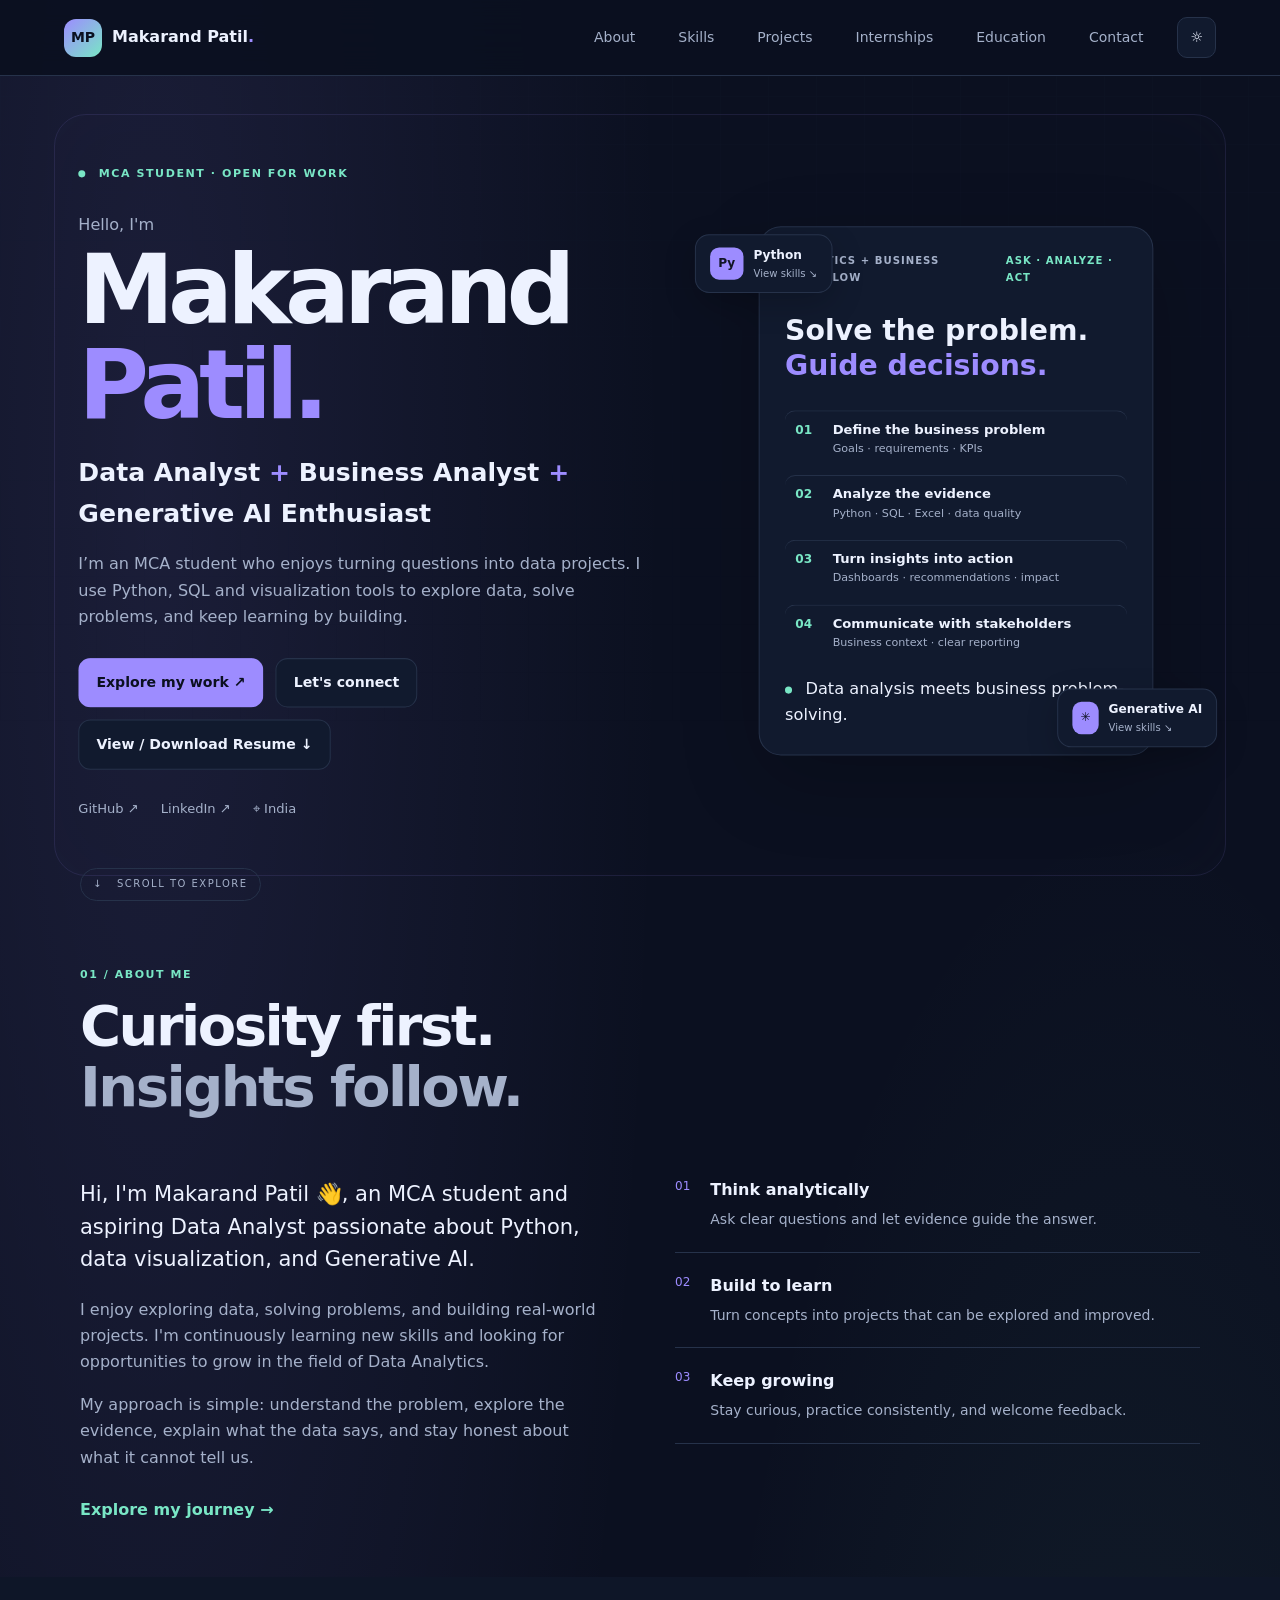
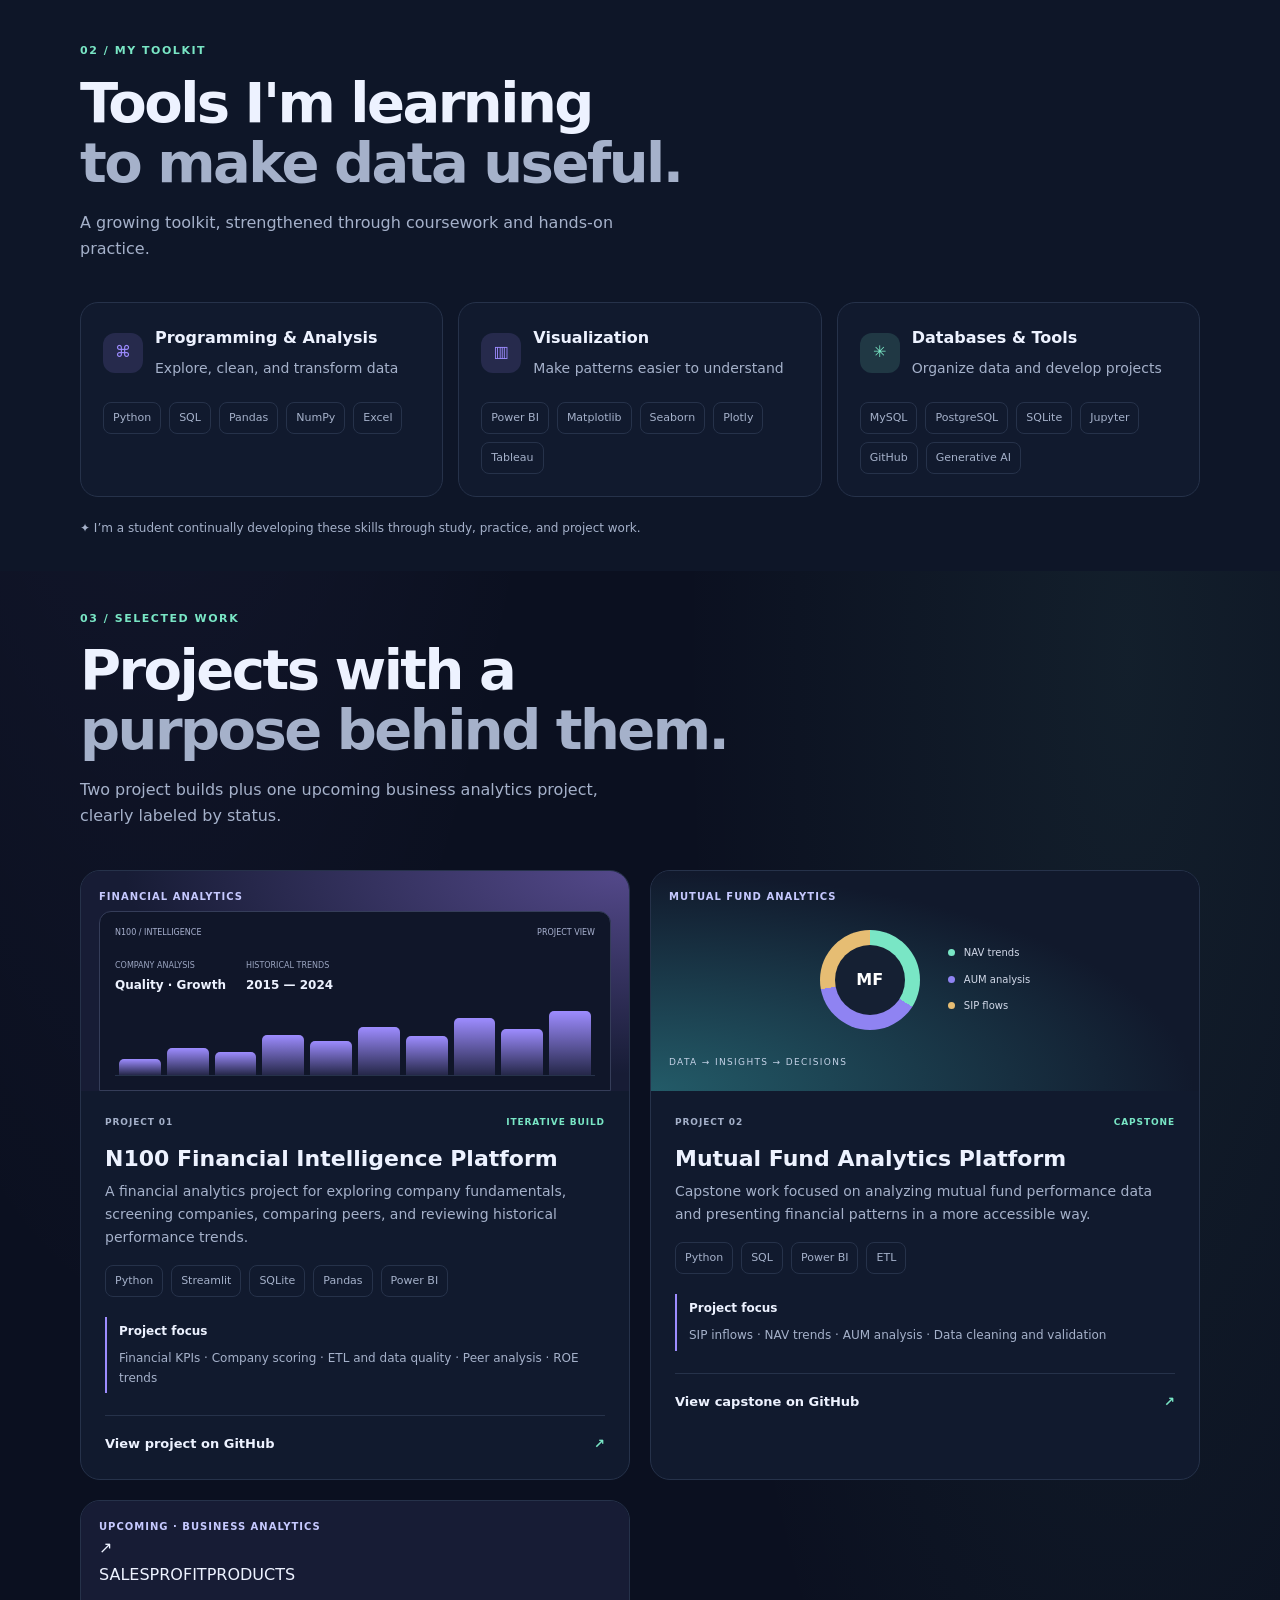
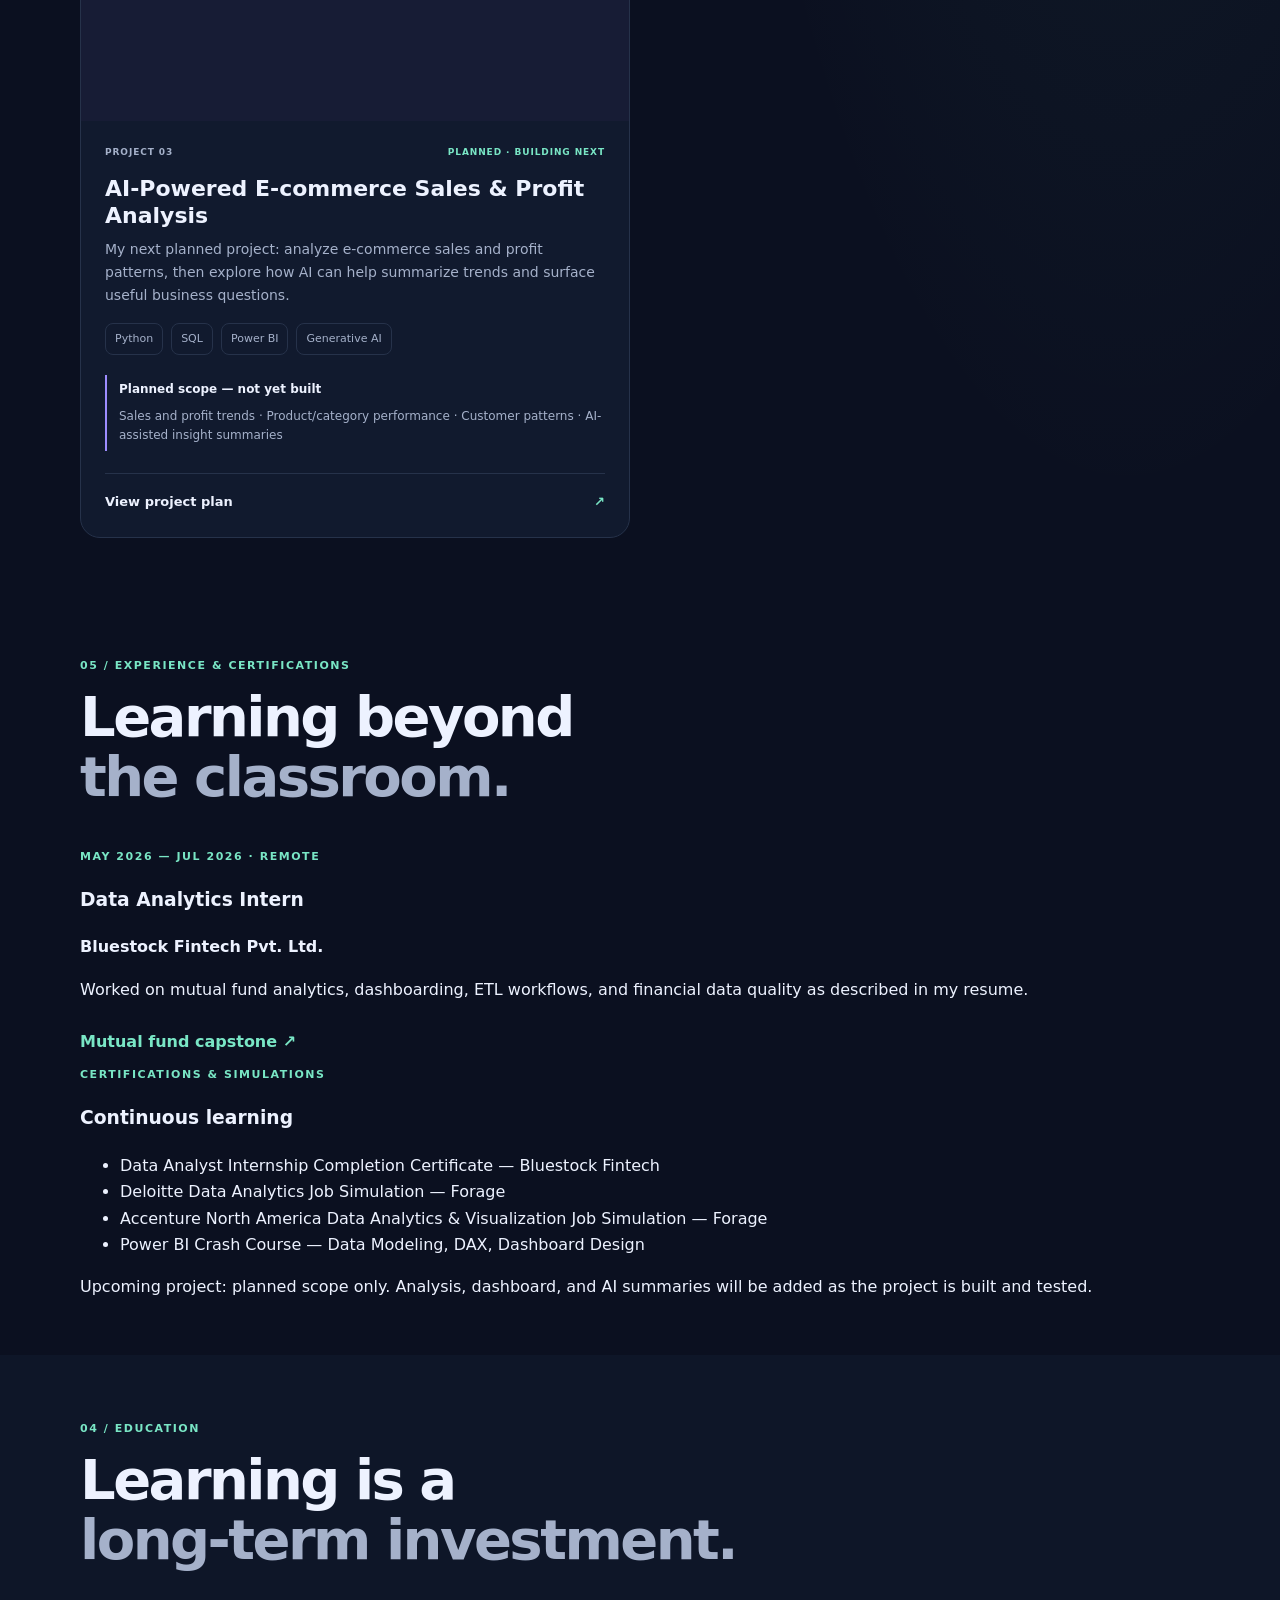
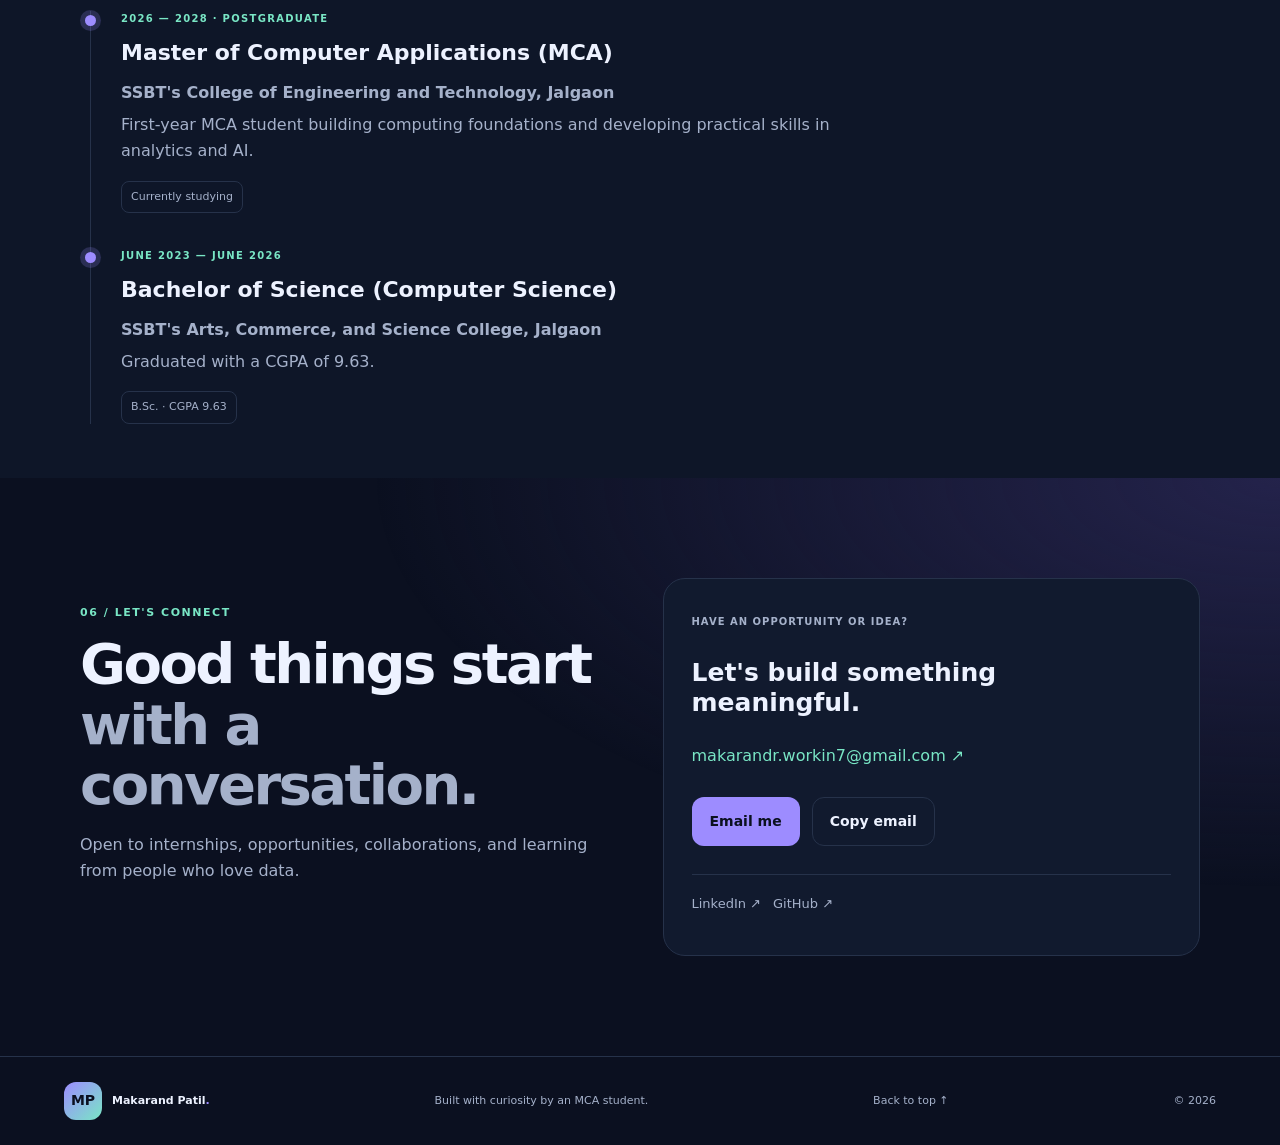
==== commit 37a61b70: "Open formatted resume page from portfolio button" ====
--- a/index.html
+++ b/index.html
@@ -1,7 +1,7 @@
 <!doctype html>
 <html lang="en"><head><meta charset="utf-8"><meta name="viewport" content="width=device-width,initial-scale=1"><meta name="description" content="Makarand Patil — MCA student, aspiring Data Analyst and Generative AI enthusiast."><title>Makarand Patil | Data Analytics Portfolio</title><link rel="stylesheet" href="styles.css"></head>
 <body><div class="cursor-follower" aria-hidden="true"></div><a class="skip-link" href="#main">Skip to content</a><header class="site-header"><a class="brand" href="#home"><span class="brand-mark">MP</span><span>Makarand Patil<span class="brand-dot">.</span></span></a><button class="mobile-menu" id="menuToggle" aria-label="Toggle navigation" aria-expanded="false">☰</button><nav class="nav-links" id="navLinks"><a href="#about">About</a><a href="#skills">Skills</a><a href="#projects">Projects</a><a href="#experience">Internships</a><a href="#education">Education</a><a href="#contact">Contact</a><button id="themeToggle" class="theme-toggle" aria-label="Switch color theme">☼</button></nav></header>
-<main id="main"><section class="hero section-wrap" id="home"><div class="hero-copy reveal"><div class="eyebrow"><span class="status-dot"></span> MCA STUDENT · OPEN FOR WORK</div><p class="hero-intro">Hello, I'm</p><h1>Makarand<br><span class="gradient-text">Patil.</span></h1><div class="role-line">Data Analyst <span class="gradient-text">+</span> Business Analyst <span class="gradient-text">+</span> Generative AI Enthusiast</div><p class="hero-description">I’m an MCA student who enjoys turning questions into data projects. I use Python, SQL and visualization tools to explore data, solve problems, and keep learning by building.</p><div class="hero-actions"><a class="button button-primary" href="#projects">Explore my work ↗</a><a class="button button-secondary" href="#contact">Let's connect</a><a class="button button-secondary" href="#" id="resumeDownload" download="Makarand_Patil_Resume.html">Download Resume ↓</a></div><div class="social-row"><a href="https://github.com/Makarandp-ML" target="_blank" rel="noreferrer">GitHub ↗</a><a href="https://www.linkedin.com/in/makarandrpatil/" target="_blank" rel="noreferrer">LinkedIn ↗</a><span>⌖ India</span></div></div><div class="hero-art reveal"><div class="data-card interactive-card"><div class="card-topline"><span class="tiny-label">ANALYTICS + BUSINESS WORKFLOW</span><span class="live-pill">ASK · ANALYZE · ACT</span></div><div class="chart-title">Solve the problem.<br><span class="gradient-text">Guide decisions.</span></div><div class="workflow-list"><a href="#about"><span>01</span><b>Define the business problem</b><small>Goals · requirements · KPIs</small></a><a href="#skills"><span>02</span><b>Analyze the evidence</b><small>Python · SQL · Excel · data quality</small></a><a href="#projects"><span>03</span><b>Turn insights into action</b><small>Dashboards · recommendations · impact</small></a><a href="#experience"><span>04</span><b>Communicate with stakeholders</b><small>Business context · clear reporting</small></a></div><div class="workflow-footer"><span class="status-dot"></span> Data analysis meets business problem-solving.</div></div><a class="float-chip chip-python" href="#skills" aria-label="Explore Python and analysis skills"><b>Py</b><span><strong>Python</strong><small>View skills ↘</small></span></a><a class="float-chip chip-ai" href="#skills" aria-label="Explore Generative AI skills"><b>✳</b><span><strong>Generative AI</strong><small>View skills ↘</small></span></a><div class="hero-caption">Curious mind. Practical projects.</div></div><a class="scroll-cue" href="#about">↓ &nbsp; SCROLL TO EXPLORE</a></section>
+<main id="main"><section class="hero section-wrap" id="home"><div class="hero-copy reveal"><div class="eyebrow"><span class="status-dot"></span> MCA STUDENT · OPEN FOR WORK</div><p class="hero-intro">Hello, I'm</p><h1>Makarand<br><span class="gradient-text">Patil.</span></h1><div class="role-line">Data Analyst <span class="gradient-text">+</span> Business Analyst <span class="gradient-text">+</span> Generative AI Enthusiast</div><p class="hero-description">I’m an MCA student who enjoys turning questions into data projects. I use Python, SQL and visualization tools to explore data, solve problems, and keep learning by building.</p><div class="hero-actions"><a class="button button-primary" href="#projects">Explore my work ↗</a><a class="button button-secondary" href="#contact">Let's connect</a><a class="button button-secondary" href="resume.html" id="resumeDownload">View / Download Resume ↓</a></div><div class="social-row"><a href="https://github.com/Makarandp-ML" target="_blank" rel="noreferrer">GitHub ↗</a><a href="https://www.linkedin.com/in/makarandrpatil/" target="_blank" rel="noreferrer">LinkedIn ↗</a><span>⌖ India</span></div></div><div class="hero-art reveal"><div class="data-card interactive-card"><div class="card-topline"><span class="tiny-label">ANALYTICS + BUSINESS WORKFLOW</span><span class="live-pill">ASK · ANALYZE · ACT</span></div><div class="chart-title">Solve the problem.<br><span class="gradient-text">Guide decisions.</span></div><div class="workflow-list"><a href="#about"><span>01</span><b>Define the business problem</b><small>Goals · requirements · KPIs</small></a><a href="#skills"><span>02</span><b>Analyze the evidence</b><small>Python · SQL · Excel · data quality</small></a><a href="#projects"><span>03</span><b>Turn insights into action</b><small>Dashboards · recommendations · impact</small></a><a href="#experience"><span>04</span><b>Communicate with stakeholders</b><small>Business context · clear reporting</small></a></div><div class="workflow-footer"><span class="status-dot"></span> Data analysis meets business problem-solving.</div></div><a class="float-chip chip-python" href="#skills" aria-label="Explore Python and analysis skills"><b>Py</b><span><strong>Python</strong><small>View skills ↘</small></span></a><a class="float-chip chip-ai" href="#skills" aria-label="Explore Generative AI skills"><b>✳</b><span><strong>Generative AI</strong><small>View skills ↘</small></span></a><div class="hero-caption">Curious mind. Practical projects.</div></div><a class="scroll-cue" href="#about">↓ &nbsp; SCROLL TO EXPLORE</a></section>
 <section class="section-wrap section-block" id="about"><div class="section-heading reveal"><p class="eyebrow">01 / ABOUT ME</p><h2>Curiosity first.<br><span class="muted-heading">Insights follow.</span></h2></div><div class="about-grid"><div class="about-copy reveal"><p class="lead-copy">Hi, I'm Makarand Patil 👋, an MCA student and aspiring Data Analyst passionate about Python, data visualization, and Generative AI.</p><p>I enjoy exploring data, solving problems, and building real-world projects. I'm continuously learning new skills and looking for opportunities to grow in the field of Data Analytics.</p><p>My approach is simple: understand the problem, explore the evidence, explain what the data says, and stay honest about what it cannot tell us.</p><a class="text-link" href="#education">Explore my journey →</a></div><div class="principles reveal"><article class="principle-card"><span>01</span><div><h3>Think analytically</h3><p>Ask clear questions and let evidence guide the answer.</p></div></article><article class="principle-card"><span>02</span><div><h3>Build to learn</h3><p>Turn concepts into projects that can be explored and improved.</p></div></article><article class="principle-card"><span>03</span><div><h3>Keep growing</h3><p>Stay curious, practice consistently, and welcome feedback.</p></div></article></div></div></section>
 <section class="skills-section" id="skills"><div class="section-wrap section-block"><div class="section-heading reveal"><p class="eyebrow">02 / MY TOOLKIT</p><h2>Tools I'm learning<br><span class="muted-heading">to make data useful.</span></h2><p class="section-subtitle">A growing toolkit, strengthened through coursework and hands-on practice.</p></div><div class="skill-groups"><article class="skill-group reveal"><div class="skill-group-head"><span class="skill-icon">⌘</span><div><h3>Programming & Analysis</h3><p>Explore, clean, and transform data</p></div></div><div class="skill-tags"><span>Python</span><span>SQL</span><span>Pandas</span><span>NumPy</span><span>Excel</span></div></article><article class="skill-group reveal"><div class="skill-group-head"><span class="skill-icon violet-bg">▥</span><div><h3>Visualization</h3><p>Make patterns easier to understand</p></div></div><div class="skill-tags"><span>Power BI</span><span>Matplotlib</span><span>Seaborn</span><span>Plotly</span><span>Tableau</span></div></article><article class="skill-group reveal"><div class="skill-group-head"><span class="skill-icon mint-bg">✳</span><div><h3>Databases & Tools</h3><p>Organize data and develop projects</p></div></div><div class="skill-tags"><span>MySQL</span><span>PostgreSQL</span><span>SQLite</span><span>Jupyter</span><span>GitHub</span><span>Generative AI</span></div></article></div><p class="honesty-note">✦ I’m a student continually developing these skills through study, practice, and project work.</p></div></section>
 <section class="section-wrap section-block" id="projects"><div class="section-heading reveal"><p class="eyebrow">03 / SELECTED WORK</p><h2>Projects with a<br><span class="muted-heading">purpose behind them.</span></h2><p class="section-subtitle">Two project builds plus one upcoming business analytics project, clearly labeled by status.</p></div><div class="project-grid">
